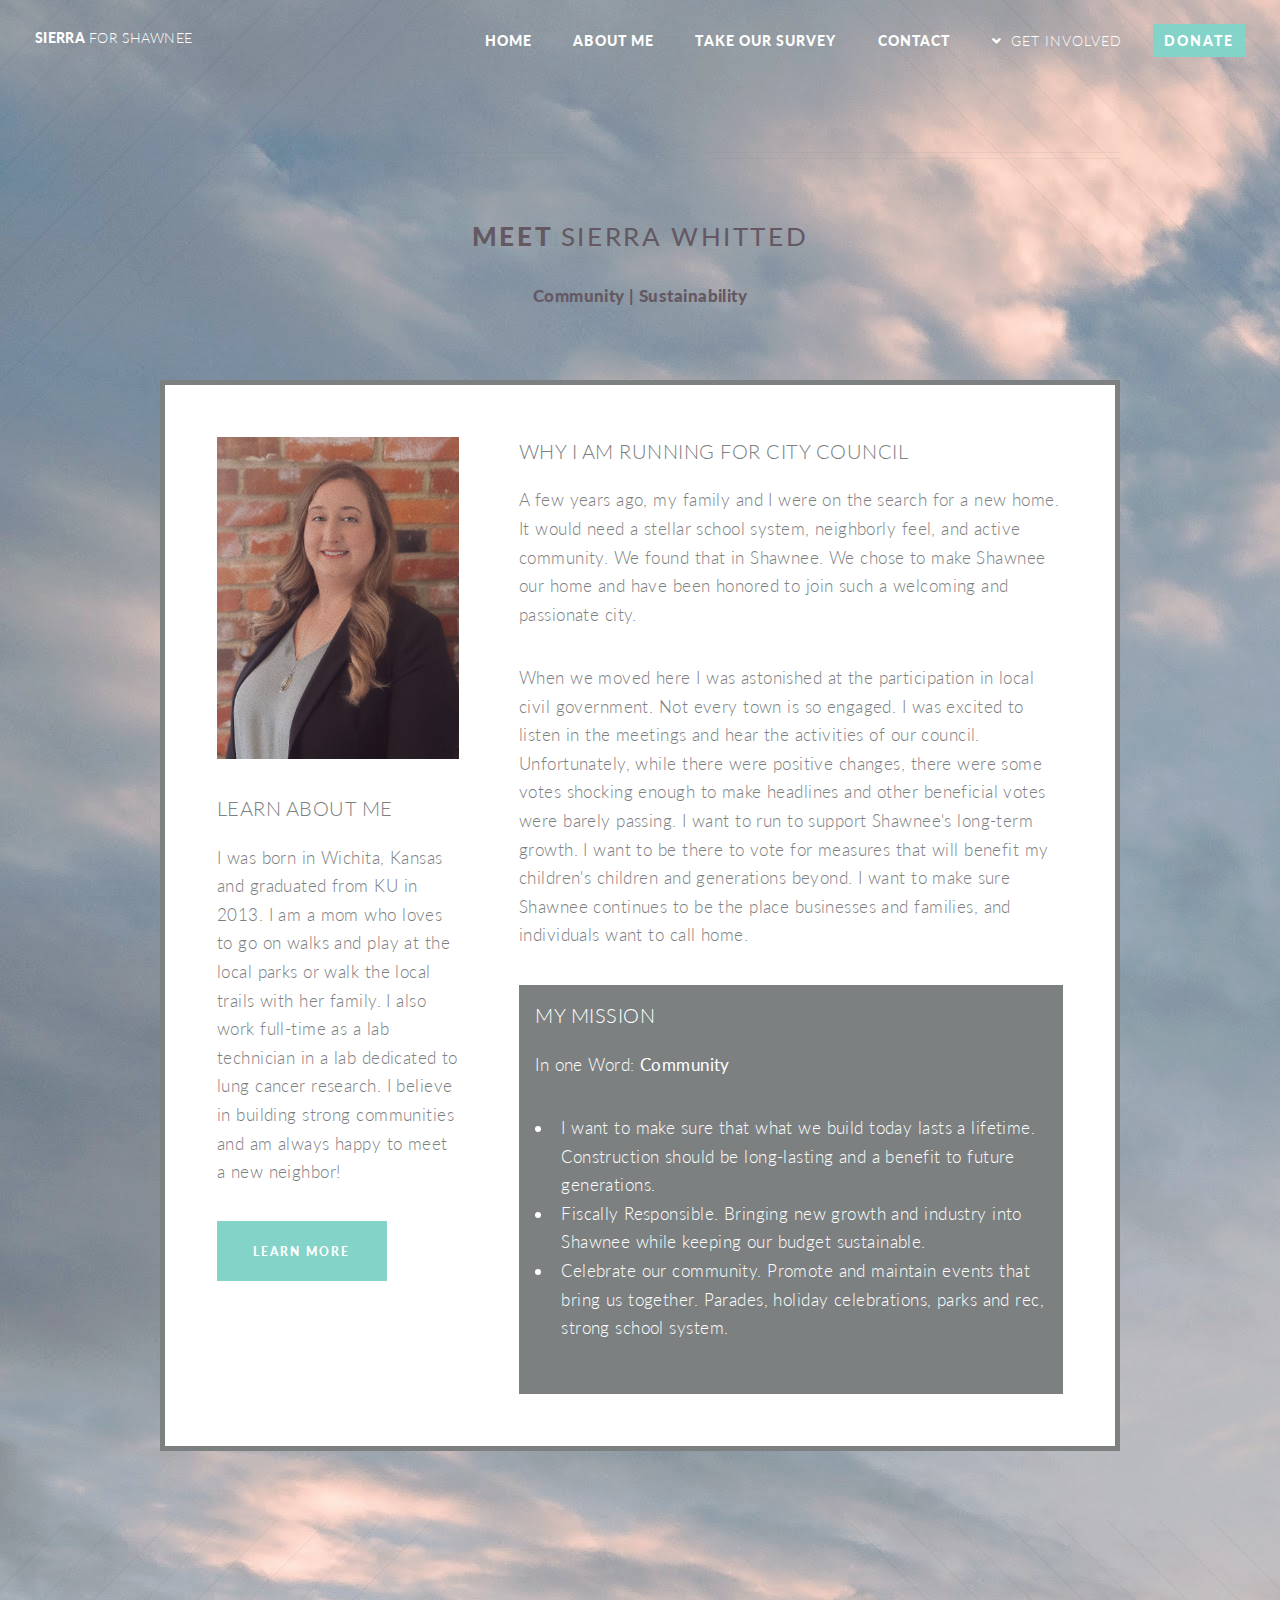
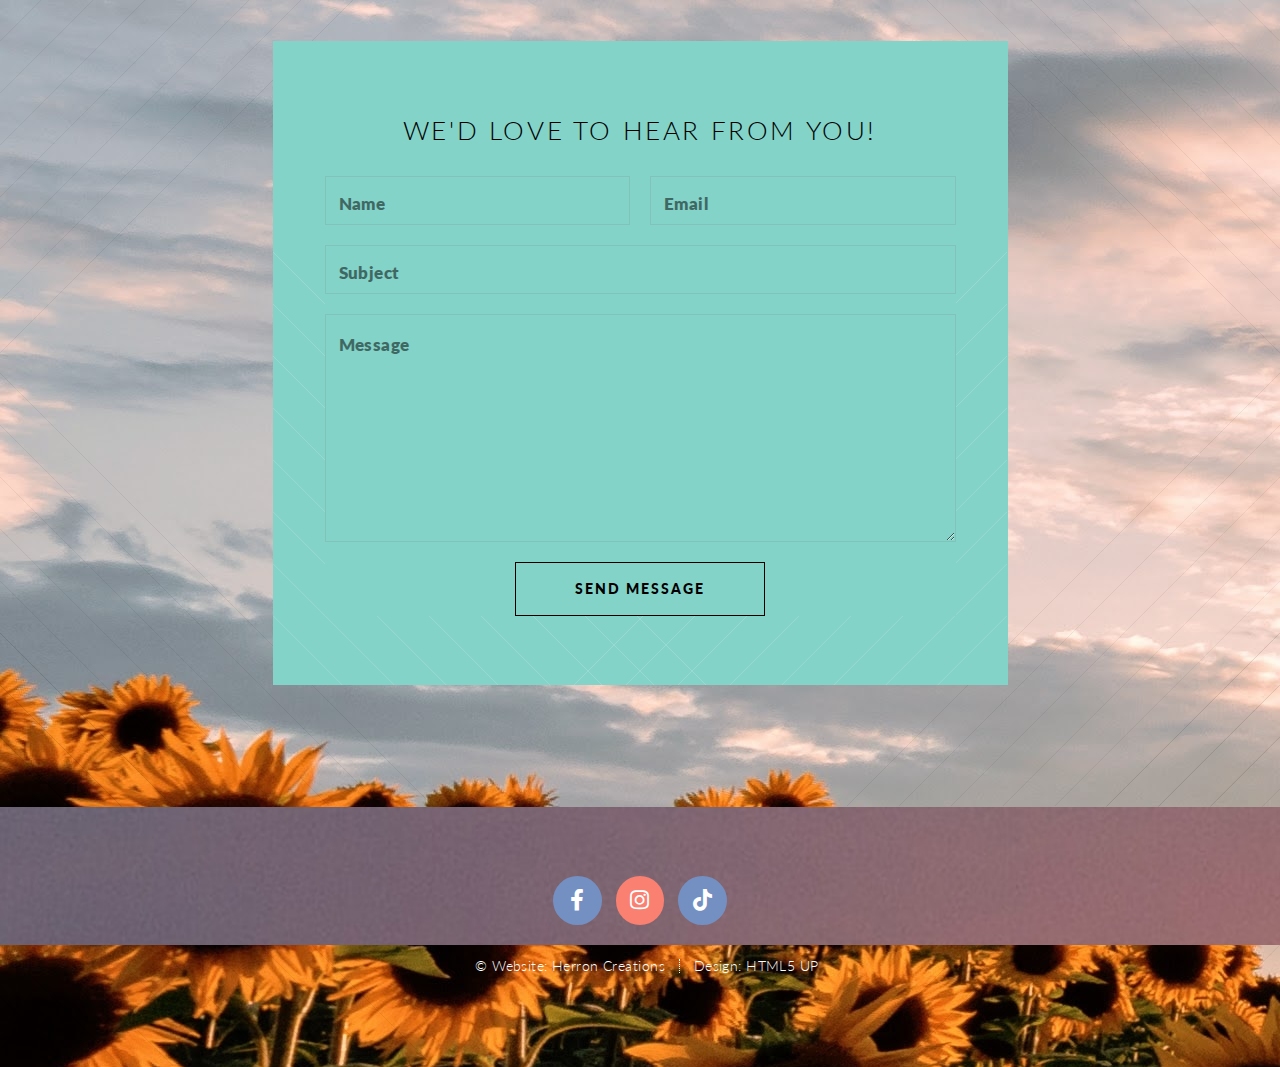
==== aboutme.html @ 4c4a53b8 "Updated social media links on all pages" ====
<!DOCTYPE HTML>
<!--
	Twenty by HTML5 UP
	html5up.net | @ajlkn
	Free for personal and commercial use under the CCA 3.0 license (html5up.net/license)
-->
<html>
	<head>
		<title>About Sierra - Sierra For Shawnee</title>
		<meta charset="utf-8" />
		<meta name="viewport" content="width=device-width, initial-scale=1, user-scalable=no" />
		<link rel="stylesheet" href="assets/css/main.css" />
		<noscript><link rel="stylesheet" href="assets/css/noscript.css" /></noscript>
	</head>
	<body class="aboutme left-sidebar is-preload">
		<div id="page-wrapper">

			<!-- Header -->
			<header id="header" class="alt">
				<h1 id="logo"><a href="index.html">Sierra <span>for Shawnee</span></a></h1>
				<nav id="nav">
					<ul>
						<li class="current"><a href="index.html" target="_blank">Home</a></li>
						<li class="current"><a href="aboutme.html" target="_blank">About Me</a></li>
						<li class="current"><a href="survey.html" target="_blank">Take Our Survey</a></li>
						<li class="current"><a href="contact.html" target="_blank">Contact</a></li>
						<li class="submenu">
							<a href="#">Get Involved</a>
							<ul>
								<li><a href="contact.html" target="_blank">Volunteer</a></li>
								<li><a href="https://secure.actblue.com/donate/sierraforshawnee" target="_blank">Donate</a></li>
								<!-- <li><a href="no-sidebar.html">No Sidebar</a></li> -->
								<li><a href="contact.html" target="_blank">Contact</a></li>
								<li><a href="#votinginfo">Voting Info</a></li>
								<!-- <li class="submenu">
									<a href="#">Submenu</a>
									<ul>
										<li><a href="#">Dolore Sed</a></li>
										<li><a href="#">Consequat</a></li>
										<li><a href="#">Lorem Magna</a></li>
										<li><a href="#">Sed Magna</a></li>
										<li><a href="#">Ipsum Nisl</a></li>
									</ul>
								</li> -->
							</ul>
						</li>
						<li><a href="https://secure.actblue.com/donate/sierraforshawnee" target="_blank" class="button primary">DONATE</a></li>
					</ul>
				</nav>
			</header>

			<!-- Main -->
				<article id="main">

					<header class="special container">
						<h2 class="meetSierra">Meet <strong>Sierra Whitted</strong></h2>
						<p class="meetSierra">Community | Sustainability</p>
					</header>

					<!-- One -->
					<section class="wrapper style4 container secondInCommand">

						<div class="row gtr-150">
							<div class="col-4 col-12-narrower">

								<!-- Sidebar -->
									<div class="sidebar">
										<section>
											<a href="#" class="image featured"><img src="images/sierraBrick.jpeg" alt="" /></a>
											<header>
												<h3><a href="aboutme.html">Learn about me</a></h3>
											</header>
											<p>I was born in Wichita, Kansas and graduated from KU in 2013. I am a mom who loves to go on walks and play at the local parks or walk the local trails with her family. I also work full-time as a lab technician in a lab dedicated to lung cancer research. I believe in building strong communities and am always happy to meet a new neighbor!</p>
											<footer>
												<ul class="buttons">
													<li><a href="aboutme.html" class="button small primary">Learn More</a></li>
												</ul>
											</footer>
										</section>
										<!-- <section>
											<header>
												<h3>Magna Feugiat</h3>
											</header>
											<p>Sed tristique purus vitae volutpat commodo suscipit amet sed nibh. Proin a ullamcorper sed blandit. Sed tristique purus vitae volutpat commodo suscipit ullamcorper commodo suscipit amet sed nibh. Proin a ullamcorper sed blandit..</p>
											<footer>
												<ul class="buttons">
													<li><a href="#" class="button small">Learn More</a></li>
												</ul>
											</footer>
										</section> -->

										
									</div>

							</div>
							<div class="col-8 col-12-narrower imp-narrower">

								<!-- Content -->
									<div class="content">
										<section>
											<!-- <a href="#" class="image featured"><img src="images/sierraWood.jpeg" alt="" /></a> -->
											<header>
												<h3><a href="vision.html">Why I am Running For City Council</a></h3>
											</header>
											<p>A few years ago, my family and I were on the search for a new home. It would need a stellar school system, neighborly feel, and active community. We found that in Shawnee. We chose to make Shawnee our home and have been honored to join such a welcoming and passionate city.</p>

												<p>When we moved here I was astonished at the participation in local civil government. Not every town is so engaged. I was excited to listen in the meetings and hear the activities of our council. Unfortunately, while there were positive changes, there were some votes shocking enough to make headlines and other beneficial votes were barely passing. I want to run to support Shawnee's long-term growth. I want to be there to vote for measures that will benefit my children's children and generations beyond.
												I want to make sure Shawnee continues to be the place businesses and families, and individuals want to call home.  
												</p>
										</section>
									</div>
									<div class="content mission">
										<section>
											<!-- <a href="#" class="image featured"><img src="images/sierraWood.jpeg" alt="" /></a> -->
											<header>
												<h3><a href="vision.html">My Mission</a></h3>
											</header>
											<p>In one Word: <strong>Community</strong><br><ul>
												<li>I want to make sure that what we build today lasts a lifetime. Construction should be long-lasting and a benefit to future generations.</li>
												<li>Fiscally Responsible. Bringing new growth and industry into Shawnee while keeping our budget sustainable.</li>
												<li>Celebrate our community. Promote and maintain events that bring us together. Parades, holiday celebrations, parks and rec, strong school system.</li>
											</ul></p>
										</section>
									</div>

							</div>
						</div>
					</section>

					<!-- Two -->
						<!-- <section class="wrapper style1 container special">
							<div class="row">
								<div class="col-4 col-12-narrower">

									<section>
										<header>
											<h3>Top 3 issues: ONE</h3>
										</header>
										<p>Sed tristique purus vitae volutpat ultrices. Aliquam eu elit eget arcu commodo suscipit dolor nec nibh. Proin a ullamcorper elit, et sagittis turpis. Integer ut fermentum.</p>
										<footer>
											<ul class="buttons">
												<li><a href="#" class="button small">Learn More</a></li>
											</ul>
										</footer>
									</section>

								</div>
								<div class="col-4 col-12-narrower">

									<section>
										<header>
											<h3>TWO</h3>
										</header>
										<p>Sed tristique purus vitae volutpat ultrices. Aliquam eu elit eget arcu commodo suscipit dolor nec nibh. Proin a ullamcorper elit, et sagittis turpis. Integer ut fermentum.</p>
										<footer>
											<ul class="buttons">
												<li><a href="#" class="button small">Learn More</a></li>
											</ul>
										</footer>
									</section>

								</div>
								<div class="col-4 col-12-narrower">

									<section>
										<header>
											<h3>THREE</h3>
										</header>
										<p>Sed tristique purus vitae volutpat ultrices. Aliquam eu elit eget arcu commodo suscipit dolor nec nibh. Proin a ullamcorper elit, et sagittis turpis. Integer ut fermentum.</p>
										<footer>
											<ul class="buttons">
												<li><a href="#" class="button small">Learn More</a></li>
											</ul>
										</footer>
									</section>

								</div>
							</div>
						</section>

				</article> -->
				<article id="main"><!-- One -->
					<section class="wrapper style2 special container medium tagalongcontact">

						<!-- Content -->
							<div class="content tagalongcontact">
								<h2>We'd love to hear from you!</h2>
								<form
  										action="https://formspree.io/f/mbjezznb"
  										method="POST"
										>
									<div class="row gtr-50">
										<div class="col-6 col-12-mobile">
											<input type="text" name="name" placeholder="Name" />
										</div>
										<div class="col-6 col-12-mobile">
											<input type="text" name="email" placeholder="Email" />
										</div>
										<div class="col-12">
											<input type="text" name="subject" placeholder="Subject" />
										</div>
										<div class="col-12">
											<textarea name="message" placeholder="Message" rows="7"></textarea>
										</div>
										<div class="col-12">
											<ul class="buttons">
												<li><input type="submit" class="special" value="Send Message" /></li>
											</ul>
										</div>
									</div>
								</form>
							</div>

					</section>

			</article>

			<!-- Footer -->
			<footer id="footer">

				<ul class="icons">
					<li><a href="https://www.facebook.com/SierraforShawnee/" class="icon brands circle fa-facebook-f"><span class="label">Facebook</span></a></li>
					<!-- <li><a href="#" class="icon brands circle fa-twitter"><span class="label">Twitter</span></a></li> -->
					<li><a href="https://www.instagram.com/sierraforshawnee/?igshid=ZDdkNTZiNTM%3D" class="icon brands circle fa-instagram"><span class="label">Instagram</span></a></li>
					<li><a href="#" class="icon brands circle fa-tiktok"><span class="label">TikTok</span></a></li>
					<!-- <li><a href="#" class="icon brands circle fa-reddit"><span class="label">Reddit</span></a></li> -->
				</ul>

				<ul class="copyright">
					<li>&copy; Website: <a href="https://alexherron.netlify.app/" target="_blank">Herron Creations</a></li><li>Design: <a href="http://html5up.net">HTML5 UP</a></li>
				</ul>

			</footer>

		</div>

		<!-- Scripts -->
			<script src="assets/js/jquery.min.js"></script>
			<script src="assets/js/jquery.dropotron.min.js"></script>
			<script src="assets/js/jquery.scrolly.min.js"></script>
			<script src="assets/js/jquery.scrollgress.min.js"></script>
			<script src="assets/js/jquery.scrollex.min.js"></script>
			<script src="assets/js/browser.min.js"></script>
			<script src="assets/js/breakpoints.min.js"></script>
			<script src="assets/js/util.js"></script>
			<script src="assets/js/main.js"></script>

	</body>
</html>
---- assets/css/main.css ----
@import url("fontawesome-all.min.css");
@import url("https://fonts.googleapis.com/css?family=Lato:300,400,900");

/*
	Twenty by HTML5 UP
	html5up.net | @ajlkn
	Free for personal and commercial use under the CCA 3.0 license (html5up.net/license)
*/

html, body, div, span, applet, object,
iframe, h1, h2, h3, h4, h5, h6, p, blockquote,
pre, a, abbr, acronym, address, big, cite,
code, del, dfn, em, img, ins, kbd, q, s, samp,
small, strike, strong, sub, sup, tt, var, b,
u, i, center, dl, dt, dd, ol, ul, li, fieldset,
form, label, legend, table, caption, tbody,
tfoot, thead, tr, th, td, article, aside,
canvas, details, embed, figure, figcaption,
footer, header, hgroup, menu, nav, output, ruby,
section, summary, time, mark, audio, video {
	margin: 0;
	padding: 0;
	border: 0;
	font-size: 100%;
	font: inherit;
	vertical-align: baseline;}

article, aside, details, figcaption, figure,
footer, header, hgroup, menu, nav, section {
	display: block;}

body {
	line-height: 1;
}

ol, ul {
	list-style: none;
}

blockquote, q {
	quotes: none;
}

	blockquote:before, blockquote:after, q:before, q:after {
		content: '';
		content: none;
	}

table {
	border-collapse: collapse;
	border-spacing: 0;
}

body {
	-webkit-text-size-adjust: none;
}

mark {
	background-color: transparent;
	color: inherit;
}

input::-moz-focus-inner {
	border: 0;
	padding: 0;
}

input, select, textarea {
	-moz-appearance: none;
	-webkit-appearance: none;
	-ms-appearance: none;
	appearance: none;
}

/* Basic */

	html {
		box-sizing: border-box;
	}

	*, *:before, *:after {
		box-sizing: inherit;
	}

	body {
		background: #f3f6fa;
	}

		body.is-preload *, body.is-preload *:before, body.is-preload *:after {
			-moz-animation: none !important;
			-webkit-animation: none !important;
			-ms-animation: none !important;
			animation: none !important;
			-moz-transition: none !important;
			-webkit-transition: none !important;
			-ms-transition: none !important;
			transition: none !important;
		}

	body, input, select, textarea {
		color: #7c8081;
		font-family: 'Lato', sans-serif;
		font-size: 15pt;
		font-weight: 300;
		letter-spacing: 0.025em;
		line-height: 1.75em;
	}

	a {
		-moz-transition: color 0.2s ease-in-out, border-color 0.2s ease-in-out, background-color 0.2s ease-in-out;
		-webkit-transition: color 0.2s ease-in-out, border-color 0.2s ease-in-out, background-color 0.2s ease-in-out;
		-ms-transition: color 0.2s ease-in-out, border-color 0.2s ease-in-out, background-color 0.2s ease-in-out;
		transition: color 0.2s ease-in-out, border-color 0.2s ease-in-out, background-color 0.2s ease-in-out;
		color: #3fb1a3;
		text-decoration: none;
		/* border-bottom: dotted 1px; */
	}

		a:hover {
			border-bottom-color: transparent;
		}

	strong, b {
		font-weight: 400;
	}

	p, ul, ol, dl, table, blockquote {
		margin: 0 0 2em 0;
	}

	h1, h2, h3, h4, h5, h6 {
		color: inherit;
		font-weight: 300;
		line-height: 1.75em;
		margin-bottom: 1em;
		text-transform: uppercase;
	}

		h1 a, h2 a, h3 a, h4 a, h5 a, h6 a {
			color: inherit;
			text-decoration: none;
			border: 0;
		}

	h2 {
		font-size: 1.5em;
		letter-spacing: 0.1em;
	}

	h3 {
		font-size: 1.15em;
		letter-spacing: 0.025em;
	}

	sub {
		font-size: 0.8em;
		position: relative;
		top: 0.5em;
	}

	sup {
		font-size: 0.8em;
		position: relative;
		top: -0.5em;
	}

	hr {
		border-top: solid 1px rgba(124, 128, 129, 0.2);
		border: 0;
		margin-bottom: 1.5em;
	}

	blockquote {
		border-left: solid 0.5em rgba(124, 128, 129, 0.2);
		font-style: italic;
		padding: 1em 0 1em 2em;
	}

/* Container */

	.container {
		margin: 0 auto;
		max-width: 100%;
		width: 1400px;
	}

		.container.medium {
			width: 1050px;
		}

		@media screen and (max-width: 1680px) {

			.container {
				width: 1200px;
			}

				.container.medium {
					width: 900px;
				}

		}

		@media screen and (max-width: 1280px) {

			.container {
				width: 960px;
			}

				.container.medium {
					width: 735px;
				}

		}

		@media screen and (max-width: 980px) {

			.container {
				width: 95%;
			}

				.container.medium {
					width: 71.25%;
				}

		}

		@media screen and (max-width: 840px) {

			.container {
				width: 95%;
			}

				.container.medium {
					width: 95%;
				}

		}

		@media screen and (max-width: 736px) {

			.container {
				width: 100%;
			}

				.container.medium {
					width: 100%;
				}

		}

/* Row */

	.row {
		display: flex;
		flex-wrap: wrap;
		box-sizing: border-box;
		align-items: stretch;
	}

		.row > * {
			box-sizing: border-box;
		}

		.row.gtr-uniform > * > :last-child {
			margin-bottom: 0;
		}

		.row.aln-left {
			justify-content: flex-start;
		}

		.row.aln-center {
			justify-content: center;
		}

		.row.aln-right {
			justify-content: flex-end;
		}

		.row.aln-top {
			align-items: flex-start;
		}

		.row.aln-middle {
			align-items: center;
		}

		.row.aln-bottom {
			align-items: flex-end;
		}

		.row > .imp {
			order: -1;
		}

		.row > .col-1 {
			width: 8.33333%;
		}

		.row > .off-1 {
			margin-left: 8.33333%;
		}

		.row > .col-2 {
			width: 16.66667%;
		}

		.row > .off-2 {
			margin-left: 16.66667%;
		}

		.row > .col-3 {
			width: 25%;
		}

		.row > .off-3 {
			margin-left: 25%;
		}

		.row > .col-4 {
			width: 33.33333%;
		}

		.row > .off-4 {
			margin-left: 33.33333%;
		}

		.row > .col-5 {
			width: 41.66667%;
		}

		.row > .off-5 {
			margin-left: 41.66667%;
		}

		.row > .col-6 {
			width: 50%;
		}

		.row > .off-6 {
			margin-left: 50%;
		}

		.row > .col-7 {
			width: 58.33333%;
		}

		.row > .off-7 {
			margin-left: 58.33333%;
		}

		.row > .col-8 {
			width: 66.66667%;
		}

		.row > .off-8 {
			margin-left: 66.66667%;
		}

		.row > .col-9 {
			width: 75%;
		}

		.row > .off-9 {
			margin-left: 75%;
		}

		.row > .col-10 {
			width: 83.33333%;
		}

		.row > .off-10 {
			margin-left: 83.33333%;
		}

		.row > .col-11 {
			width: 91.66667%;
		}

		.row > .off-11 {
			margin-left: 91.66667%;
		}

		.row > .col-12 {
			width: 100%;
		}

		.row > .off-12 {
			margin-left: 100%;
		}

		.row.gtr-0 {
			margin-top: 0px;
			margin-left: 0px;
		}

			.row.gtr-0 > * {
				padding: 0px 0 0 0px;
			}

			.row.gtr-0.gtr-uniform {
				margin-top: 0px;
			}

				.row.gtr-0.gtr-uniform > * {
					padding-top: 0px;
				}

		.row.gtr-25 {
			margin-top: -12.5px;
			margin-left: -12.5px;
		}

			.row.gtr-25 > * {
				padding: 12.5px 0 0 12.5px;
			}

			.row.gtr-25.gtr-uniform {
				margin-top: -12.5px;
			}

				.row.gtr-25.gtr-uniform > * {
					padding-top: 12.5px;
				}

		.row.gtr-50 {
			margin-top: -25px;
			margin-left: -25px;
		}

			.row.gtr-50 > * {
				padding: 25px 0 0 25px;
			}

			.row.gtr-50.gtr-uniform {
				margin-top: -25px;
			}

				.row.gtr-50.gtr-uniform > * {
					padding-top: 25px;
				}

		.row {
			margin-top: -50px;
			margin-left: -50px;
		}

			.row > * {
				padding: 50px 0 0 50px;
			}

			.row.gtr-uniform {
				margin-top: -50px;
			}

				.row.gtr-uniform > * {
					padding-top: 50px;
				}

		.row.gtr-150 {
			margin-top: -75px;
			margin-left: -75px;
		}

			.row.gtr-150 > * {
				padding: 75px 0 0 75px;
			}

			.row.gtr-150.gtr-uniform {
				margin-top: -75px;
			}

				.row.gtr-150.gtr-uniform > * {
					padding-top: 75px;
				}

		.row.gtr-200 {
			margin-top: -100px;
			margin-left: -100px;
		}

			.row.gtr-200 > * {
				padding: 100px 0 0 100px;
			}

			.row.gtr-200.gtr-uniform {
				margin-top: -100px;
			}

				.row.gtr-200.gtr-uniform > * {
					padding-top: 100px;
				}

		@media screen and (max-width: 1680px) {

			.row {
				display: flex;
				flex-wrap: wrap;
				box-sizing: border-box;
				align-items: stretch;
			}

				.row > * {
					box-sizing: border-box;
				}

				.row.gtr-uniform > * > :last-child {
					margin-bottom: 0;
				}

				.row.aln-left {
					justify-content: flex-start;
				}

				.row.aln-center {
					justify-content: center;
				}

				.row.aln-right {
					justify-content: flex-end;
				}

				.row.aln-top {
					align-items: flex-start;
				}

				.row.aln-middle {
					align-items: center;
				}

				.row.aln-bottom {
					align-items: flex-end;
				}

				.row > .imp-wide {
					order: -1;
				}

				.row > .col-1-wide {
					width: 8.33333%;
				}

				.row > .off-1-wide {
					margin-left: 8.33333%;
				}

				.row > .col-2-wide {
					width: 16.66667%;
				}

				.row > .off-2-wide {
					margin-left: 16.66667%;
				}

				.row > .col-3-wide {
					width: 25%;
				}

				.row > .off-3-wide {
					margin-left: 25%;
				}

				.row > .col-4-wide {
					width: 33.33333%;
				}

				.row > .off-4-wide {
					margin-left: 33.33333%;
				}

				.row > .col-5-wide {
					width: 41.66667%;
				}

				.row > .off-5-wide {
					margin-left: 41.66667%;
				}

				.row > .col-6-wide {
					width: 50%;
				}

				.row > .off-6-wide {
					margin-left: 50%;
				}

				.row > .col-7-wide {
					width: 58.33333%;
				}

				.row > .off-7-wide {
					margin-left: 58.33333%;
				}

				.row > .col-8-wide {
					width: 66.66667%;
				}

				.row > .off-8-wide {
					margin-left: 66.66667%;
				}

				.row > .col-9-wide {
					width: 75%;
				}

				.row > .off-9-wide {
					margin-left: 75%;
				}

				.row > .col-10-wide {
					width: 83.33333%;
				}

				.row > .off-10-wide {
					margin-left: 83.33333%;
				}

				.row > .col-11-wide {
					width: 91.66667%;
				}

				.row > .off-11-wide {
					margin-left: 91.66667%;
				}

				.row > .col-12-wide {
					width: 100%;
				}

				.row > .off-12-wide {
					margin-left: 100%;
				}

				.row.gtr-0 {
					margin-top: 0px;
					margin-left: 0px;
				}

					.row.gtr-0 > * {
						padding: 0px 0 0 0px;
					}

					.row.gtr-0.gtr-uniform {
						margin-top: 0px;
					}

						.row.gtr-0.gtr-uniform > * {
							padding-top: 0px;
						}

				.row.gtr-25 {
					margin-top: -10px;
					margin-left: -10px;
				}

					.row.gtr-25 > * {
						padding: 10px 0 0 10px;
					}

					.row.gtr-25.gtr-uniform {
						margin-top: -10px;
					}

						.row.gtr-25.gtr-uniform > * {
							padding-top: 10px;
						}

				.row.gtr-50 {
					margin-top: -20px;
					margin-left: -20px;
				}

					.row.gtr-50 > * {
						padding: 20px 0 0 20px;
					}

					.row.gtr-50.gtr-uniform {
						margin-top: -20px;
					}

						.row.gtr-50.gtr-uniform > * {
							padding-top: 20px;
						}

				.row {
					margin-top: -40px;
					margin-left: -40px;
				}

					.row > * {
						padding: 40px 0 0 40px;
					}

					.row.gtr-uniform {
						margin-top: -40px;
					}

						.row.gtr-uniform > * {
							padding-top: 40px;
						}

				.row.gtr-150 {
					margin-top: -60px;
					margin-left: -60px;
				}

					.row.gtr-150 > * {
						padding: 60px 0 0 60px;
					}

					.row.gtr-150.gtr-uniform {
						margin-top: -60px;
					}

						.row.gtr-150.gtr-uniform > * {
							padding-top: 60px;
						}

				.row.gtr-200 {
					margin-top: -80px;
					margin-left: -80px;
				}

					.row.gtr-200 > * {
						padding: 80px 0 0 80px;
					}

					.row.gtr-200.gtr-uniform {
						margin-top: -80px;
					}

						.row.gtr-200.gtr-uniform > * {
							padding-top: 80px;
						}

		}

		@media screen and (max-width: 1280px) {

			.row {
				display: flex;
				flex-wrap: wrap;
				box-sizing: border-box;
				align-items: stretch;
			}

				.row > * {
					box-sizing: border-box;
				}

				.row.gtr-uniform > * > :last-child {
					margin-bottom: 0;
				}

				.row.aln-left {
					justify-content: flex-start;
				}

				.row.aln-center {
					justify-content: center;
				}

				.row.aln-right {
					justify-content: flex-end;
				}

				.row.aln-top {
					align-items: flex-start;
				}

				.row.aln-middle {
					align-items: center;
				}

				.row.aln-bottom {
					align-items: flex-end;
				}

				.row > .imp-normal {
					order: -1;
				}

				.row > .col-1-normal {
					width: 8.33333%;
				}

				.row > .off-1-normal {
					margin-left: 8.33333%;
				}

				.row > .col-2-normal {
					width: 16.66667%;
				}

				.row > .off-2-normal {
					margin-left: 16.66667%;
				}

				.row > .col-3-normal {
					width: 25%;
				}

				.row > .off-3-normal {
					margin-left: 25%;
				}

				.row > .col-4-normal {
					width: 33.33333%;
				}

				.row > .off-4-normal {
					margin-left: 33.33333%;
				}

				.row > .col-5-normal {
					width: 41.66667%;
				}

				.row > .off-5-normal {
					margin-left: 41.66667%;
				}

				.row > .col-6-normal {
					width: 50%;
				}

				.row > .off-6-normal {
					margin-left: 50%;
				}

				.row > .col-7-normal {
					width: 58.33333%;
				}

				.row > .off-7-normal {
					margin-left: 58.33333%;
				}

				.row > .col-8-normal {
					width: 66.66667%;
				}

				.row > .off-8-normal {
					margin-left: 66.66667%;
				}

				.row > .col-9-normal {
					width: 75%;
				}

				.row > .off-9-normal {
					margin-left: 75%;
				}

				.row > .col-10-normal {
					width: 83.33333%;
				}

				.row > .off-10-normal {
					margin-left: 83.33333%;
				}

				.row > .col-11-normal {
					width: 91.66667%;
				}

				.row > .off-11-normal {
					margin-left: 91.66667%;
				}

				.row > .col-12-normal {
					width: 100%;
				}

				.row > .off-12-normal {
					margin-left: 100%;
				}

				.row.gtr-0 {
					margin-top: 0px;
					margin-left: 0px;
				}

					.row.gtr-0 > * {
						padding: 0px 0 0 0px;
					}

					.row.gtr-0.gtr-uniform {
						margin-top: 0px;
					}

						.row.gtr-0.gtr-uniform > * {
							padding-top: 0px;
						}

				.row.gtr-25 {
					margin-top: -10px;
					margin-left: -10px;
				}

					.row.gtr-25 > * {
						padding: 10px 0 0 10px;
					}

					.row.gtr-25.gtr-uniform {
						margin-top: -10px;
					}

						.row.gtr-25.gtr-uniform > * {
							padding-top: 10px;
						}

				.row.gtr-50 {
					margin-top: -20px;
					margin-left: -20px;
				}

					.row.gtr-50 > * {
						padding: 20px 0 0 20px;
					}

					.row.gtr-50.gtr-uniform {
						margin-top: -20px;
					}

						.row.gtr-50.gtr-uniform > * {
							padding-top: 20px;
						}

				.row {
					margin-top: -40px;
					margin-left: -40px;
				}

					.row > * {
						padding: 40px 0 0 40px;
					}

					.row.gtr-uniform {
						margin-top: -40px;
					}

						.row.gtr-uniform > * {
							padding-top: 40px;
						}

				.row.gtr-150 {
					margin-top: -60px;
					margin-left: -60px;
				}

					.row.gtr-150 > * {
						padding: 60px 0 0 60px;
					}

					.row.gtr-150.gtr-uniform {
						margin-top: -60px;
					}

						.row.gtr-150.gtr-uniform > * {
							padding-top: 60px;
						}

				.row.gtr-200 {
					margin-top: -80px;
					margin-left: -80px;
				}

					.row.gtr-200 > * {
						padding: 80px 0 0 80px;
					}

					.row.gtr-200.gtr-uniform {
						margin-top: -80px;
					}

						.row.gtr-200.gtr-uniform > * {
							padding-top: 80px;
						}

		}

		@media screen and (max-width: 980px) {

			.row {
				display: flex;
				flex-wrap: wrap;
				box-sizing: border-box;
				align-items: stretch;
			}

				.row > * {
					box-sizing: border-box;
				}

				.row.gtr-uniform > * > :last-child {
					margin-bottom: 0;
				}

				.row.aln-left {
					justify-content: flex-start;
				}

				.row.aln-center {
					justify-content: center;
				}

				.row.aln-right {
					justify-content: flex-end;
				}

				.row.aln-top {
					align-items: flex-start;
				}

				.row.aln-middle {
					align-items: center;
				}

				.row.aln-bottom {
					align-items: flex-end;
				}

				.row > .imp-narrow {
					order: -1;
				}

				.row > .col-1-narrow {
					width: 8.33333%;
				}

				.row > .off-1-narrow {
					margin-left: 8.33333%;
				}

				.row > .col-2-narrow {
					width: 16.66667%;
				}

				.row > .off-2-narrow {
					margin-left: 16.66667%;
				}

				.row > .col-3-narrow {
					width: 25%;
				}

				.row > .off-3-narrow {
					margin-left: 25%;
				}

				.row > .col-4-narrow {
					width: 33.33333%;
				}

				.row > .off-4-narrow {
					margin-left: 33.33333%;
				}

				.row > .col-5-narrow {
					width: 41.66667%;
				}

				.row > .off-5-narrow {
					margin-left: 41.66667%;
				}

				.row > .col-6-narrow {
					width: 50%;
				}

				.row > .off-6-narrow {
					margin-left: 50%;
				}

				.row > .col-7-narrow {
					width: 58.33333%;
				}

				.row > .off-7-narrow {
					margin-left: 58.33333%;
				}

				.row > .col-8-narrow {
					width: 66.66667%;
				}

				.row > .off-8-narrow {
					margin-left: 66.66667%;
				}

				.row > .col-9-narrow {
					width: 75%;
				}

				.row > .off-9-narrow {
					margin-left: 75%;
				}

				.row > .col-10-narrow {
					width: 83.33333%;
				}

				.row > .off-10-narrow {
					margin-left: 83.33333%;
				}

				.row > .col-11-narrow {
					width: 91.66667%;
				}

				.row > .off-11-narrow {
					margin-left: 91.66667%;
				}

				.row > .col-12-narrow {
					width: 100%;
				}

				.row > .off-12-narrow {
					margin-left: 100%;
				}

				.row.gtr-0 {
					margin-top: 0px;
					margin-left: 0px;
				}

					.row.gtr-0 > * {
						padding: 0px 0 0 0px;
					}

					.row.gtr-0.gtr-uniform {
						margin-top: 0px;
					}

						.row.gtr-0.gtr-uniform > * {
							padding-top: 0px;
						}

				.row.gtr-25 {
					margin-top: -7.5px;
					margin-left: -7.5px;
				}

					.row.gtr-25 > * {
						padding: 7.5px 0 0 7.5px;
					}

					.row.gtr-25.gtr-uniform {
						margin-top: -7.5px;
					}

						.row.gtr-25.gtr-uniform > * {
							padding-top: 7.5px;
						}

				.row.gtr-50 {
					margin-top: -15px;
					margin-left: -15px;
				}

					.row.gtr-50 > * {
						padding: 15px 0 0 15px;
					}

					.row.gtr-50.gtr-uniform {
						margin-top: -15px;
					}

						.row.gtr-50.gtr-uniform > * {
							padding-top: 15px;
						}

				.row {
					margin-top: -30px;
					margin-left: -30px;
				}

					.row > * {
						padding: 30px 0 0 30px;
					}

					.row.gtr-uniform {
						margin-top: -30px;
					}

						.row.gtr-uniform > * {
							padding-top: 30px;
						}

				.row.gtr-150 {
					margin-top: -45px;
					margin-left: -45px;
				}

					.row.gtr-150 > * {
						padding: 45px 0 0 45px;
					}

					.row.gtr-150.gtr-uniform {
						margin-top: -45px;
					}

						.row.gtr-150.gtr-uniform > * {
							padding-top: 45px;
						}

				.row.gtr-200 {
					margin-top: -60px;
					margin-left: -60px;
				}

					.row.gtr-200 > * {
						padding: 60px 0 0 60px;
					}

					.row.gtr-200.gtr-uniform {
						margin-top: -60px;
					}

						.row.gtr-200.gtr-uniform > * {
							padding-top: 60px;
						}

		}

		@media screen and (max-width: 840px) {

			.row {
				display: flex;
				flex-wrap: wrap;
				box-sizing: border-box;
				align-items: stretch;
			}

				.row > * {
					box-sizing: border-box;
				}

				.row.gtr-uniform > * > :last-child {
					margin-bottom: 0;
				}

				.row.aln-left {
					justify-content: flex-start;
				}

				.row.aln-center {
					justify-content: center;
				}

				.row.aln-right {
					justify-content: flex-end;
				}

				.row.aln-top {
					align-items: flex-start;
				}

				.row.aln-middle {
					align-items: center;
				}

				.row.aln-bottom {
					align-items: flex-end;
				}

				.row > .imp-narrower {
					order: -1;
				}

				.row > .col-1-narrower {
					width: 8.33333%;
				}

				.row > .off-1-narrower {
					margin-left: 8.33333%;
				}

				.row > .col-2-narrower {
					width: 16.66667%;
				}

				.row > .off-2-narrower {
					margin-left: 16.66667%;
				}

				.row > .col-3-narrower {
					width: 25%;
				}

				.row > .off-3-narrower {
					margin-left: 25%;
				}

				.row > .col-4-narrower {
					width: 33.33333%;
				}

				.row > .off-4-narrower {
					margin-left: 33.33333%;
				}

				.row > .col-5-narrower {
					width: 41.66667%;
				}

				.row > .off-5-narrower {
					margin-left: 41.66667%;
				}

				.row > .col-6-narrower {
					width: 50%;
				}

				.row > .off-6-narrower {
					margin-left: 50%;
				}

				.row > .col-7-narrower {
					width: 58.33333%;
				}

				.row > .off-7-narrower {
					margin-left: 58.33333%;
				}

				.row > .col-8-narrower {
					width: 66.66667%;
				}

				.row > .off-8-narrower {
					margin-left: 66.66667%;
				}

				.row > .col-9-narrower {
					width: 75%;
				}

				.row > .off-9-narrower {
					margin-left: 75%;
				}

				.row > .col-10-narrower {
					width: 83.33333%;
				}

				.row > .off-10-narrower {
					margin-left: 83.33333%;
				}

				.row > .col-11-narrower {
					width: 91.66667%;
				}

				.row > .off-11-narrower {
					margin-left: 91.66667%;
				}

				.row > .col-12-narrower {
					width: 100%;
				}

				.row > .off-12-narrower {
					margin-left: 100%;
				}

				.row.gtr-0 {
					margin-top: 0px;
					margin-left: 0px;
				}

					.row.gtr-0 > * {
						padding: 0px 0 0 0px;
					}

					.row.gtr-0.gtr-uniform {
						margin-top: 0px;
					}

						.row.gtr-0.gtr-uniform > * {
							padding-top: 0px;
						}

				.row.gtr-25 {
					margin-top: -7.5px;
					margin-left: -7.5px;
				}

					.row.gtr-25 > * {
						padding: 7.5px 0 0 7.5px;
					}

					.row.gtr-25.gtr-uniform {
						margin-top: -7.5px;
					}

						.row.gtr-25.gtr-uniform > * {
							padding-top: 7.5px;
						}

				.row.gtr-50 {
					margin-top: -15px;
					margin-left: -15px;
				}

					.row.gtr-50 > * {
						padding: 15px 0 0 15px;
					}

					.row.gtr-50.gtr-uniform {
						margin-top: -15px;
					}

						.row.gtr-50.gtr-uniform > * {
							padding-top: 15px;
						}

				.row {
					margin-top: -30px;
					margin-left: -30px;
				}

					.row > * {
						padding: 30px 0 0 30px;
					}

					.row.gtr-uniform {
						margin-top: -30px;
					}

						.row.gtr-uniform > * {
							padding-top: 30px;
						}

				.row.gtr-150 {
					margin-top: -45px;
					margin-left: -45px;
				}

					.row.gtr-150 > * {
						padding: 45px 0 0 45px;
					}

					.row.gtr-150.gtr-uniform {
						margin-top: -45px;
					}

						.row.gtr-150.gtr-uniform > * {
							padding-top: 45px;
						}

				.row.gtr-200 {
					margin-top: -60px;
					margin-left: -60px;
				}

					.row.gtr-200 > * {
						padding: 60px 0 0 60px;
					}

					.row.gtr-200.gtr-uniform {
						margin-top: -60px;
					}

						.row.gtr-200.gtr-uniform > * {
							padding-top: 60px;
						}

		}

		@media screen and (max-width: 736px) {

			.row {
				display: flex;
				flex-wrap: wrap;
				box-sizing: border-box;
				align-items: stretch;
			}

				.row > * {
					box-sizing: border-box;
				}

				.row.gtr-uniform > * > :last-child {
					margin-bottom: 0;
				}

				.row.aln-left {
					justify-content: flex-start;
				}

				.row.aln-center {
					justify-content: center;
				}

				.row.aln-right {
					justify-content: flex-end;
				}

				.row.aln-top {
					align-items: flex-start;
				}

				.row.aln-middle {
					align-items: center;
				}

				.row.aln-bottom {
					align-items: flex-end;
				}

				.row > .imp-mobile {
					order: -1;
				}

				.row > .col-1-mobile {
					width: 8.33333%;
				}

				.row > .off-1-mobile {
					margin-left: 8.33333%;
				}

				.row > .col-2-mobile {
					width: 16.66667%;
				}

				.row > .off-2-mobile {
					margin-left: 16.66667%;
				}

				.row > .col-3-mobile {
					width: 25%;
				}

				.row > .off-3-mobile {
					margin-left: 25%;
				}

				.row > .col-4-mobile {
					width: 33.33333%;
				}

				.row > .off-4-mobile {
					margin-left: 33.33333%;
				}

				.row > .col-5-mobile {
					width: 41.66667%;
				}

				.row > .off-5-mobile {
					margin-left: 41.66667%;
				}

				.row > .col-6-mobile {
					width: 50%;
				}

				.row > .off-6-mobile {
					margin-left: 50%;
				}

				.row > .col-7-mobile {
					width: 58.33333%;
				}

				.row > .off-7-mobile {
					margin-left: 58.33333%;
				}

				.row > .col-8-mobile {
					width: 66.66667%;
				}

				.row > .off-8-mobile {
					margin-left: 66.66667%;
				}

				.row > .col-9-mobile {
					width: 75%;
				}

				.row > .off-9-mobile {
					margin-left: 75%;
				}

				.row > .col-10-mobile {
					width: 83.33333%;
				}

				.row > .off-10-mobile {
					margin-left: 83.33333%;
				}

				.row > .col-11-mobile {
					width: 91.66667%;
				}

				.row > .off-11-mobile {
					margin-left: 91.66667%;
				}

				.row > .col-12-mobile {
					width: 100%;
				}

				.row > .off-12-mobile {
					margin-left: 100%;
				}

				.row.gtr-0 {
					margin-top: 0px;
					margin-left: 0px;
				}

					.row.gtr-0 > * {
						padding: 0px 0 0 0px;
					}

					.row.gtr-0.gtr-uniform {
						margin-top: 0px;
					}

						.row.gtr-0.gtr-uniform > * {
							padding-top: 0px;
						}

				.row.gtr-25 {
					margin-top: -7.5px;
					margin-left: -7.5px;
				}

					.row.gtr-25 > * {
						padding: 7.5px 0 0 7.5px;
					}

					.row.gtr-25.gtr-uniform {
						margin-top: -7.5px;
					}

						.row.gtr-25.gtr-uniform > * {
							padding-top: 7.5px;
						}

				.row.gtr-50 {
					margin-top: -15px;
					margin-left: -15px;
				}

					.row.gtr-50 > * {
						padding: 15px 0 0 15px;
					}

					.row.gtr-50.gtr-uniform {
						margin-top: -15px;
					}

						.row.gtr-50.gtr-uniform > * {
							padding-top: 15px;
						}

				.row {
					margin-top: -30px;
					margin-left: -30px;
				}

					.row > * {
						padding: 30px 0 0 30px;
					}

					.row.gtr-uniform {
						margin-top: -30px;
					}

						.row.gtr-uniform > * {
							padding-top: 30px;
						}

				.row.gtr-150 {
					margin-top: -45px;
					margin-left: -45px;
				}

					.row.gtr-150 > * {
						padding: 45px 0 0 45px;
					}

					.row.gtr-150.gtr-uniform {
						margin-top: -45px;
					}

						.row.gtr-150.gtr-uniform > * {
							padding-top: 45px;
						}

				.row.gtr-200 {
					margin-top: -60px;
					margin-left: -60px;
				}

					.row.gtr-200 > * {
						padding: 60px 0 0 60px;
					}

					.row.gtr-200.gtr-uniform {
						margin-top: -60px;
					}

						.row.gtr-200.gtr-uniform > * {
							padding-top: 60px;
						}

		}

/* Section/Article */

	section.special, article.special {
		text-align: center;
	}

	header.major {
		padding-bottom: 2em;
	}

	header.special {
		margin-bottom: 5em;
		padding-top: 7em;
		position: relative;
		text-align: center;
	}

		header.special:before, header.special:after {
			border-bottom: solid 1.5px;
			border-top: solid 1.5px;
			content: '';
			height: 7px;
			opacity: 0.1;
			position: absolute;
			top: 1.75em;
			width: 43%;
		}

		header.special:before {
			left: 0;
		}

		header.special:after {
			right: 0;
		}

		header.special h2 {
			margin-bottom: 0;
		}

		header.special h2 + p {
			margin-bottom: 0;
			padding-top: 1.5em;
		}

		header.special .icon {
			cursor: default;
			height: 7em;
			left: 0;
			position: absolute;
			text-align: center;
			top: 1em;
			width: 100%;
		}

			header.special .icon:before {
				font-size: 3.5em;
				opacity: 0.35;
			}

	footer > :last-child {
		margin-bottom: 0;
	}

	footer.major {
		padding-top: 3em;
	}

/* Form */

	input[type="text"],
	input[type="password"],
	input[type="email"],
	textarea {
		-moz-transition: background-color 0.2s ease-in-out, border-color 0.2s ease-in-out;
		-webkit-transition: background-color 0.2s ease-in-out, border-color 0.2s ease-in-out;
		-ms-transition: background-color 0.2s ease-in-out, border-color 0.2s ease-in-out;
		transition: background-color 0.2s ease-in-out, border-color 0.2s ease-in-out;
		-moz-appearance: none;
		-webkit-appearance: none;
		-ms-appearance: none;
		appearance: none;
		background: none;
		border: solid 1px rgba(124, 128, 129, 0.2);
		border-radius: 0;
		color: inherit;
		display: block;
		padding: 0.75em;
		text-decoration: none;
		width: 100%;
		outline: 0;
	}

		input[type="text"]:focus,
		input[type="password"]:focus,
		input[type="email"]:focus,
		textarea:focus {
			border-color: #83d3c9;
		}

	input[type="text"],
	input[type="password"],
	input[type="email"] {
		line-height: 1em;
	}

	::-webkit-input-placeholder {
		color: inherit;
		opacity: 0.5;
		position: relative;
		top: 3px;
	}

	:-moz-placeholder {
		color: inherit;
		opacity: 0.5;
	}

	::-moz-placeholder {
		color: inherit;
		opacity: 0.5;
	}

	:-ms-input-placeholder {
		color: inherit;
		opacity: 0.5;
	}

/* Image */

	.image {
		border: 0;
		position: relative;
	}

		.image:before {
			background: url("images/overlay.png");
			content: '';
			height: 100%;
			left: 0;
			position: absolute;
			top: 0;
			width: 100%;
		}

		.image.fit {
			display: block;
		}

			.image.fit img {
				display: block;
				width: 100%;
			}

		.image.featured {
			display: block;
			margin: 0 0 2em 0;
		}

			.image.featured img {
				display: block;
				width: 100%;
			}

/* Icon */

	.icon {
		text-decoration: none;
		position: relative;
	}

		.icon:before {
			-moz-osx-font-smoothing: grayscale;
			-webkit-font-smoothing: antialiased;
			display: inline-block;
			font-style: normal;
			font-variant: normal;
			text-rendering: auto;
			line-height: 1;
			text-transform: none !important;
			font-family: 'Font Awesome 5 Free';
			font-weight: 400;
		}

		.icon.solid:before {
			font-weight: 900;
		}

		.icon:before {
			line-height: inherit;
		}

		.icon.brands:before {
			font-family: 'Font Awesome 5 Brands';
		}

		.icon.circle {
			-moz-transition: all 0.2s ease-in-out;
			-webkit-transition: all 0.2s ease-in-out;
			-ms-transition: all 0.2s ease-in-out;
			transition: all 0.2s ease-in-out;
			border: 0;
			border-radius: 100%;
			display: inline-block;
			font-size: 1.25em;
			height: 2.25em;
			left: 0;
			line-height: 2.25em;
			text-align: center;
			text-decoration: none;
			top: 0;
			width: 2.25em;
		}

			.icon.circle:hover {
				top: -0.2em;
			}

			.icon.circle.fa-twitter, .icon.circle.fa-instagram  {
				/* background: #70aecd; */
				background: salmon;
				color: #fff;
			}

				.icon.circle.fa-twitter:hover, .icon.circle.fa-tiktok:hover {
					background: lightsalmon;
				}

			.icon.circle.fa-facebook-f,.icon.circle.fa-tiktok, .icon.circle.fa-reddit {
				background: #7490c3;
				color: #fff;
			}

				.icon.circle.fa-facebook-f:hover, .icon.circle.fa-instagram:hover, .icon.circle.fa-reddit:hover {
					background: #829bc9;
				}

			.icon.circle.fa-google-plus-g {
				background: #db6b67;
				color: #fff;
			}

				.icon.circle.fa-google-plus-g:hover {
					background: #df7b77;
				}

			.icon.circle.fa-github {
				background: #dcad8b;
				color: #fff;
			}

				.icon.circle.fa-github:hover {
					background: #e1b89b;
				}

			.icon.circle.fa-dribbble {
				background: #da83ae;
				color: #fff;
			}

				.icon.circle.fa-dribbble:hover {
					background: #df93b8;
				}

		.icon.featured {
			cursor: default;
			display: block;
			margin: 0 0 1.5em 0;
			opacity: 0.35;
			text-align: center;
		}

			.icon.featured:before {
				font-size: 5em;
				line-height: 1em;
			}

		.icon > .label {
			display: none;
		}

/* List */

	ol {
		list-style: decimal;
		padding-left: 1.25em;
	}

		ol li {
			padding-left: 0.25em;
		}

	ul {
		list-style: disc;
		padding-left: 1em;
	}

		ul li {
			padding-left: 0.5em;
		}

/* Icons */

	ul.icons {
		list-style: none;
		padding-left: 0;
		cursor: default;
	}

		ul.icons li {
			display: inline-block;
			line-height: 1em;
			padding-left: 0.5em;
		}

			ul.icons li:first-child {
				padding-left: 0;
			}

/* Featured Icons */

	ul.featured-icons {
		cursor: default;
		margin: -0.75em 0 0 0;
		opacity: 0.35;
		overflow: hidden;
		position: relative;
		list-style: none;
		padding-left: 0;
	}

		ul.featured-icons li {
			display: block;
			float: left;
			text-align: center;
			width: 50%;
			padding-left: 0;
			margin-bottom: 1em;
		}

			ul.featured-icons li .icon {
				display: inline-block;
				font-size: 5.5em;
				height: 1em;
				line-height: 1.5em;
				width: 1em;
			}

/* Buttons */

	ul.buttons {
		cursor: default;
		list-style: none;
		padding-left: 0;
	}

		ul.buttons:last-child {
			margin-bottom: 0;
		}

		ul.buttons li {
			display: inline-block;
			padding: 0 0 0 1.5em;
		}

			ul.buttons li:first-child {
				padding: 0;
			}

		ul.buttons.stacked li {
			display: block;
			padding: 1.5em 0 0 0;
		}

			ul.buttons.stacked li:first-child {
				padding: 0;
			}

/* Table */

	table {
		width: 100%;
	}

		table.default {
			width: 100%;
		}

			table.default tbody tr {
				border-bottom: solid 1px rgba(124, 128, 129, 0.2);
			}

			table.default td {
				padding: 0.5em 1em 0.5em 1em;
			}

			table.default th {
				font-weight: 400;
				padding: 0.5em 1em 0.5em 1em;
				text-align: left;
			}

			table.default thead {
				background: #7c8081;
				color: #fff;
			}

/* Button */

	input[type="button"],
	input[type="submit"],
	input[type="reset"],
	button,
	.button {
		-moz-appearance: none;
		-webkit-appearance: none;
		-ms-appearance: none;
		appearance: none;
		-moz-transition: color 0.2s ease-in-out, border-color 0.2s ease-in-out, background-color 0.2s ease-in-out;
		-webkit-transition: color 0.2s ease-in-out, border-color 0.2s ease-in-out, background-color 0.2s ease-in-out;
		-ms-transition: color 0.2s ease-in-out, border-color 0.2s ease-in-out, background-color 0.2s ease-in-out;
		transition: color 0.2s ease-in-out, border-color 0.2s ease-in-out, background-color 0.2s ease-in-out;
		background: none;
		border: solid 1px;
		border-radius: 0;
		color: inherit;
		cursor: pointer;
		display: inline-block;
		font-size: 0.8em;
		font-weight: 900;
		letter-spacing: 2px;
		min-width: 18em;
		padding: 0 0.75em;
		line-height: 3.75em;
		text-align: center;
		text-decoration: none;
		text-transform: uppercase;
	}

		input[type="button"]:hover,
		input[type="submit"]:hover,
		input[type="reset"]:hover,
		button:hover,
		.button:hover {
			background: rgba(188, 202, 206, 0.15);
			border-color: inherit;
		}

		input[type="button"].primary,
		input[type="submit"].primary,
		input[type="reset"].primary,
		button.primary,
		.button.primary {
			background: #83d3c9;
			border-color: #83d3c9;
			color: #fff !important;
		}

			input[type="button"].primary:hover,
			input[type="submit"].primary:hover,
			input[type="reset"].primary:hover,
			button.primary:hover,
			.button.primary:hover {
				background: #96dad1 !important;
				border-color: #96dad1 !important;
			}

		input[type="button"].fit,
		input[type="submit"].fit,
		input[type="reset"].fit,
		button.fit,
		.button.fit {
			width: 100%;
		}

		input[type="button"].small,
		input[type="submit"].small,
		input[type="reset"].small,
		button.small,
		.button.small {
			font-size: 0.7em;
			min-width: 14em;
			padding: 0.5em 0;
		}

/* Wrapper */

	.wrapper {
		margin-bottom: 5em;
		padding: 5em;
	}

		.wrapper.style1 {
			padding: 0;
		}

		.wrapper.style2 {
			background-color: #83d3c9;
			background-image: url("images/light-bl.svg"), url("images/light-br.svg");
			background-position: bottom left, bottom right;
			background-repeat: no-repeat, no-repeat;
			background-size: 25em, 25em;
			color: #fff;
		}

			.wrapper.style2 input[type="button"]:hover,
			.wrapper.style2 input[type="submit"]:hover,
			.wrapper.style2 input[type="reset"]:hover,
			.wrapper.style2 button:hover,
			.wrapper.style2 .button:hover {
				background: rgba(255, 255, 255, 0.15) !important;
			}

			.wrapper.style2 input[type="button"].primary,
			.wrapper.style2 input[type="submit"].primary,
			.wrapper.style2 input[type="reset"].primary,
			.wrapper.style2 button.primary,
			.wrapper.style2 .button.primary {
				background: #fff;
				border-color: #fff;
				color: #83d3c9 !important;
			}

				.wrapper.style2 input[type="button"].primary:hover,
				.wrapper.style2 input[type="submit"].primary:hover,
				.wrapper.style2 input[type="reset"].primary:hover,
				.wrapper.style2 button.primary:hover,
				.wrapper.style2 .button.primary:hover {
					border-color: inherit !important;
					color: #fff !important;
				}

		.wrapper.style3 {
			background: #fff;
			color: inherit;
		}

		.wrapper.style4 {
			background: #fff;
			color: inherit;
			padding: 4em;
		}

/* Header */

	@-moz-keyframes reveal-header {
		0% {
			top: -5em;
		}

		100% {
			top: 0;
		}
	}

	@-webkit-keyframes reveal-header {
		0% {
			top: -5em;
		}

		100% {
			top: 0;
		}
	}

	@-ms-keyframes reveal-header {
		0% {
			top: -5em;
		}

		100% {
			top: 0;
		}
	}

	@keyframes reveal-header {
		0% {
			top: -5em;
		}

		100% {
			top: 0;
		}
	}

	#header {
		background: #fff;
		box-shadow: 0 1px 2px 0 rgba(0, 0, 0, 0.075);
		color: inherit;
		cursor: default;
		font-size: 0.8em;
		left: 0;
		padding: 1em 1.5em;
		position: fixed;
		top: 0;
		width: 100%;
		z-index: 10000;
	}

		#header h1 {
			font-weight: 900;
			margin: 0;
		}

			#header h1 span {
				font-weight: 300;
			}

		#header nav {
			letter-spacing: 0.075em;
			position: absolute;
			right: 1.5em;
			text-transform: uppercase;
			top: 0.75em;
		}

			#header nav ul {
				list-style: none;
				padding-left: 0;
			}

				#header nav ul li {
					display: inline-block;
					margin-left: 1.5em;
					padding-left: 0;
				}

					#header nav ul li > ul {
						display: none;
					}

					#header nav ul li a {
						border: solid 1px transparent;
						color: inherit;
						display: inline-block;
						line-height: 1em;
						padding: 0.6em 0.75em;
						text-decoration: none;
					}

					#header nav ul li input[type="button"],
					#header nav ul li input[type="submit"],
					#header nav ul li input[type="reset"],
					#header nav ul li button,
					#header nav ul li .button {
						font-size: 1em;
						min-width: 0;
						width: auto;
					}

					#header nav ul li.submenu > a {
						text-decoration: none;
					}

						#header nav ul li.submenu > a:before {
							-moz-osx-font-smoothing: grayscale;
							-webkit-font-smoothing: antialiased;
							display: inline-block;
							font-style: normal;
							font-variant: normal;
							text-rendering: auto;
							line-height: 1;
							text-transform: none !important;
							font-family: 'Font Awesome 5 Free';
							font-weight: 900;
						}

						#header nav ul li.submenu > a:before {
							content: '\f107';
							margin-right: 0.65em;
						}

					#header nav ul li.active > a, #header nav ul li:hover > a {
						-moz-transition: all 0.2s ease-in-out;
						-webkit-transition: all 0.2s ease-in-out;
						-ms-transition: all 0.2s ease-in-out;
						transition: all 0.2s ease-in-out;
						background: rgba(188, 202, 206, 0.15);
					}

					#header nav ul li.current > a {
						font-weight: 900;
					}

		#header.reveal {
			-moz-animation: reveal-header 0.5s;
			-webkit-animation: reveal-header 0.5s;
			-ms-animation: reveal-header 0.5s;
			animation: reveal-header 0.5s;
		}

		#header.alt {
			-moz-animation: none;
			-webkit-animation: none;
			-ms-animation: none;
			animation: none;
			background: transparent;
			box-shadow: none;
			color: #fff;
			padding: 2em 2.5em;
			position: absolute;
		}

			#header.alt nav {
				right: 2.5em;
				top: 1.75em;
			}

				#header.alt nav ul li.active > a, #header.alt nav ul li:hover > a {
					border: solid 1px;
				}

/* Dropotron */

	.dropotron {
		list-style: none;
		padding-left: 0;
		background: #fff;
		box-shadow: 0 1px 2px 0 rgba(0, 0, 0, 0.075);
		line-height: 2.25em;
		min-width: 13em;
		padding: 1em 0;
		text-transform: uppercase;
		margin-top: calc(-1em + 1px);
	}

		.dropotron.level-0 {
			font-size: 0.7em;
			font-weight: 400;
			margin-top: 1.5em;
		}

			.dropotron.level-0:before {
				border-bottom: solid 0.5em #fff;
				border-left: solid 0.5em transparent;
				border-right: solid 0.5em transparent;
				content: '';
				left: 0.75em;
				position: absolute;
				top: -0.45em;
			}

		.dropotron > li {
			border-top: solid 1px rgba(124, 128, 129, 0.2);
			padding-left: 0;
		}

			.dropotron > li > a {
				-moz-transition: none;
				-webkit-transition: none;
				-ms-transition: none;
				transition: none;
				color: inherit;
				text-decoration: none;
				padding: 0 1em;
				border: 0;
			}

			.dropotron > li:hover > a {
				background: #83d3c9;
				color: #fff;
			}

			.dropotron > li:first-child {
				border-top: 0;
			}

/* Banner */

	@-moz-keyframes reveal-banner {
		0% {
			opacity: 0;
		}

		100% {
			opacity: 1;
		}
	}

	@-webkit-keyframes reveal-banner {
		0% {
			opacity: 0;
		}

		100% {
			opacity: 1;
		}
	}

	@-ms-keyframes reveal-banner {
		0% {
			opacity: 0;
		}

		100% {
			opacity: 1;
		}
	}

	@keyframes reveal-banner {
		0% {
			opacity: 0;
		}

		100% {
			opacity: 1;
		}
	}

	#banner {
		background-attachment: scroll, scroll, scroll, fixed;
		background-color: #645862;
		background-image: url("images/light-bl.svg"), url("images/light-br.svg"), url("images/overlay.png"), url("../../images/sunflowers.jpg");
		background-position: bottom left, bottom right, top left, top center;
		background-repeat: no-repeat, no-repeat, repeat, no-repeat;
		background-size: 25em, 25em, auto, cover;
		color: #fff;
		cursor: default;
		padding: 6em 0;
		text-align: center;
	}

		#banner .inner {
			-moz-animation: reveal-banner 1s 0.25s ease-in-out;
			-webkit-animation: reveal-banner 1s 0.25s ease-in-out;
			-ms-animation: reveal-banner 1s 0.25s ease-in-out;
			animation: reveal-banner 1s 0.25s ease-in-out;
			-moz-animation-fill-mode: forwards;
			-webkit-animation-fill-mode: forwards;
			-ms-animation-fill-mode: forwards;
			animation-fill-mode: forwards;
			background: rgba(52, 27, 43, 0.5);
			color: #fff;
			display: inline-block;
			opacity: 0;
			padding: 3em;
			text-align: center;
		}

			#banner .inner header {
				display: inline-block;
				border-bottom: solid 2px;
				border-top: solid 2px;
				margin: 0 0 2em 0;
				padding: 3px 0 3px 0;
			}

				#banner .inner header h2 {
					border-bottom: solid 2px;
					border-top: solid 2px;
					font-size: 2.5em;
					font-weight: 900;
					letter-spacing: 0.2em;
					margin: 0;
					padding-left: 0.05em;
					position: relative;
					text-transform: uppercase;
				}

			#banner .inner p {
				letter-spacing: 0.1em;
				margin: 0;
				text-transform: uppercase;
			}

				#banner .inner p a {
					color: inherit;
					font-weight: 400;
					text-decoration: none;
				}

			#banner .inner footer {
				margin: 2em 0 0 0;
			}

/* Main */

	#main {
		background-image: url("images/dark-tl.svg"), url("images/dark-tr.svg"), url("images/dark-bl.svg"), url("images/dark-br.svg");
		background-position: top left, top right, bottom left, bottom right;
		background-repeat: no-repeat;
		background-size: 25em;
		padding: 7em 0;
	}

		#main > :last-child {
			margin-bottom: 0;
		}

		#main .sidebar section {
			border-top: solid 1px rgba(124, 128, 129, 0.2);
			margin: 3em 0 0 0;
			padding: 3em 0 0 0;
		}

			#main .sidebar section:first-child {
				border-top: 0;
				padding-top: 0;
				margin-top: 0;
			}

	body.index #main {
		padding-top: 5em;
	}

/* CTA */

	#cta {
		background-attachment: scroll, scroll, scroll, fixed;
		background-color: #645862;
		background-image: url("images/light-tl.svg"), url("images/light-tr.svg"), url("images/overlay.png"), url("../../images/moreflowers.jpg");
		background-position: top left, top right, top left, bottom center;
		background-repeat: no-repeat, no-repeat, repeat, no-repeat;
		background-size: 25em, 25em, auto, cover;
		color: #fff;
		padding: 5em;
		text-align: center;
	}

		#cta header {
			margin-bottom: 2em;
		}

/* Footer */

	#footer {
		background: #E8EEF4;
		color: #7c8081;
		padding: 5em 5em 10em 5em;
		text-align: center;
	}

		#footer .copyright {
			font-size: 0.8em;
			line-height: 1em;
		}

			#footer .copyright a {
				color: inherit;
			}

			#footer .copyright li {
				display: inline-block;
				margin-left: 1em;
				padding-left: 1em;
				border-left: dotted 1px;
			}

				#footer .copyright li:first-child {
					margin: 0;
					padding: 0;
					border: 0;
				}

/* Wide */

	@media screen and (max-width: 1680px) {

		/* Basic */

			body, input, select, textarea {
				font-size: 14pt;
			}

		/* Section/Article */

			header.special {
				padding-top: 5.5em;
				margin-bottom: 4em;
			}

	}

/* Normal */

	@media screen and (max-width: 1280px) {

		/* Basic */

			body, input, select, textarea {
				font-size: 13pt;
				letter-spacing: 0.025em;
				line-height: 1.65em;
			}

			h1, h2, h3, h4, h5, h6 {
				line-height: 1.5em;
			}

		/* Section/Article */

			header.major {
				padding-bottom: 1.5em;
			}

			footer.major {
				padding-top: 2em;
			}

		/* Wrapper */

			.wrapper {
				margin-bottom: 4em;
				padding: 4em 3em;
			}

				.wrapper.style4 {
					padding: 3em;
				}

		/* Header */

			#header nav ul li {
				margin-left: 1em;
			}

		/* Banner */

			#banner {
				background-attachment: scroll;
			}

		/* CTA */

			#cta {
				padding: 4em;
				background-attachment: scroll;
			}

		/* Footer */

			#footer {
				padding: 4em;
			}

	}

/* Narrow */

	@media screen and (max-width: 980px) {

		/* Basic */

			body, input, select, textarea {
				font-size: 13pt;
				letter-spacing: 0.025em;
				line-height: 1.5em;
			}

		/* Section/Article */

			header br {
				display: none;
			}

			header.major {
				padding-bottom: 1em;
			}

			header.special {
				padding-left: 2.5em;
				padding-right: 2.5em;
			}

			footer.major {
				padding-top: 1.5em;
			}

		/* Wrapper */

			.wrapper {
				margin-bottom: 3em;
				padding: 3em 2.5em;
			}

				.wrapper.special br {
					display: none;
				}

				.wrapper.style1 {
					padding: 0 2.5em;
				}

				.wrapper.style2 {
					background-size: 15em;
				}

				.wrapper.style4 {
					padding: 2.5em;
				}

		/* Banner */

			#banner {
				background-size: 15em, 15em, auto, cover;
			}

		/* Main */

			#main {
				background-size: 15em;
			}

		/* CTA */

			#cta {
				background-size: 15em, 15em, auto, cover;
				padding: 3em;
			}

	}

/* Narrower */

	#navPanel, #navButton {
		display: none;
	}

	@media screen and (max-width: 840px) {

		/* Basic */

			html, body {
				overflow-x: hidden;
			}

			header.major {
				padding-bottom: 0.25em;
			}

			header.special {
				margin-bottom: 4em;
				padding-top: 5em;
			}

				header.special:before, header.special:after {
					width: 40%;
				}

				header.special h2 + p {
					padding-top: 1.25em;
				}

		/* Section/Article */

			section {
				margin: 1em 0 1em 0;
			}

				section:first-child {
					margin-top: 0;
				}

		/* Button */

			input[type="button"].small,
			input[type="submit"].small,
			input[type="reset"].small,
			button.small,
			.button.small {
				font-size: 0.8em;
				min-width: 18em;
				padding: 0.75em 0;
			}

		/* Featured Icons */

			ul.featured-icons {
				margin: 0;
			}

				ul.featured-icons li {
					display: inline-block;
					float: none;
					width: auto;
				}

					ul.featured-icons li .icon {
						font-size: 4em;
						width: 1.25em;
					}

		/* Buttons */

			ul.buttons li {
				display: block;
				padding: 1em 0 0 0;
			}

		/* Header */

			#header {
				display: none;
			}

		/* Banner */

			#banner {
				margin: 0;
			}

		/* Wrapper */

			.wrapper.special-alt {
				text-align: center;
			}

			.wrapper.style4 {
				padding-bottom: 3em;
			}

		/* Main */

			#main {
				padding: 5em 0;
			}

				#main .sidebar {
					border-top: solid 1px rgba(124, 128, 129, 0.1);
					padding-top: 3em;
				}

					#main .sidebar section {
						border-top: 0;
						padding-top: 0;
					}

			body.index #main {
				padding-top: 4.5em;
			}

		/* CTA */

			#cta {
				margin: 0;
			}

		/* Footer */

			#footer {
				padding: 4em 1.5em;
			}

		/* Nav */

			#page-wrapper {
				-moz-backface-visibility: hidden;
				-webkit-backface-visibility: hidden;
				-ms-backface-visibility: hidden;
				backface-visibility: hidden;
				-moz-transition: -moz-transform 0.5s ease;
				-webkit-transition: -webkit-transform 0.5s ease;
				-ms-transition: -ms-transform 0.5s ease;
				transition: transform 0.5s ease;
				padding-bottom: 1px;
			}

			#navButton {
				-moz-backface-visibility: hidden;
				-webkit-backface-visibility: hidden;
				-ms-backface-visibility: hidden;
				backface-visibility: hidden;
				-moz-transition: -moz-transform 0.5s ease;
				-webkit-transition: -webkit-transform 0.5s ease;
				-ms-transition: -ms-transform 0.5s ease;
				transition: transform 0.5s ease;
				display: block;
				height: 60px;
				left: 0;
				position: fixed;
				top: 0;
				width: 100%;
				z-index: 10001;
			}

				#navButton .toggle {
					text-decoration: none;
					height: 60px;
					left: 0;
					position: absolute;
					text-align: center;
					top: 0;
					width: 100%;
					border: 0;
					outline: 0;
				}

					#navButton .toggle:before {
						-moz-osx-font-smoothing: grayscale;
						-webkit-font-smoothing: antialiased;
						display: inline-block;
						font-style: normal;
						font-variant: normal;
						text-rendering: auto;
						line-height: 1;
						text-transform: none !important;
						font-family: 'Font Awesome 5 Free';
						font-weight: 900;
					}

					#navButton .toggle:before {
						color: #fff;
						content: '\f0c9';
						font-size: 1em;
						height: 40px;
						left: 10px;
						line-height: 40px;
						opacity: 0.5;
						position: absolute;
						top: 11px;
						width: 60px;
						z-index: 1;
					}

					#navButton .toggle:after {
						background: rgba(163, 169, 170, 0.75);
						border-radius: 2px;
						content: '';
						height: 40px;
						left: 10px;
						position: absolute;
						top: 10px;
						width: 60px;
					}

			#navPanel {
				-moz-backface-visibility: hidden;
				-webkit-backface-visibility: hidden;
				-ms-backface-visibility: hidden;
				backface-visibility: hidden;
				-moz-transform: translateX(-275px);
				-webkit-transform: translateX(-275px);
				-ms-transform: translateX(-275px);
				transform: translateX(-275px);
				-moz-transition: -moz-transform 0.5s ease;
				-webkit-transition: -webkit-transform 0.5s ease;
				-ms-transition: -ms-transform 0.5s ease;
				transition: transform 0.5s ease;
				display: block;
				height: 100%;
				left: 0;
				overflow-y: auto;
				position: fixed;
				top: 0;
				width: 275px;
				z-index: 10002;
				background: #1c2021;
				color: #fff;
				font-size: 0.8em;
				letter-spacing: 0.075em;
				text-transform: uppercase;
				padding: 0.25em 0.75em 1em 0.75em;
			}

				#navPanel .link {
					border: 0;
					border-top: solid 1px rgba(255, 255, 255, 0.05);
					color: inherit;
					display: block;
					height: 3em;
					line-height: 3em;
					opacity: 0.75;
					text-decoration: none;
				}

					#navPanel .link.depth-0 {
						font-weight: 900;
					}

					#navPanel .link:first-child {
						border-top: 0;
					}

				#navPanel .indent-1 {
					display: inline-block;
					width: 1em;
				}

				#navPanel .indent-2 {
					display: inline-block;
					width: 2em;
				}

				#navPanel .indent-3 {
					display: inline-block;
					width: 3em;
				}

				#navPanel .indent-4 {
					display: inline-block;
					width: 4em;
				}

				#navPanel .indent-5 {
					display: inline-block;
					width: 5em;
				}

			body.navPanel-visible #page-wrapper {
				-moz-transform: translateX(275px);
				-webkit-transform: translateX(275px);
				-ms-transform: translateX(275px);
				transform: translateX(275px);
			}

			body.navPanel-visible #navButton {
				-moz-transform: translateX(275px);
				-webkit-transform: translateX(275px);
				-ms-transform: translateX(275px);
				transform: translateX(275px);
			}

			body.navPanel-visible #navPanel {
				-moz-transform: translateX(0);
				-webkit-transform: translateX(0);
				-ms-transform: translateX(0);
				transform: translateX(0);
			}

	}

/* Mobile */

	@media screen and (max-width: 736px) {

		/* Basic */

			body {
				min-width: 320px;
			}

			h2 {
				font-size: 1.25em;
				letter-spacing: 0.1em;
			}

			h3 {
				font-size: 1em;
				letter-spacing: 0.025em;
			}

			p {
				text-align: justify;
			}

		/* Section/Article */

			header {
				text-align: center;
			}

				header.major {
					padding-bottom: 0;
				}

				header.special {
					margin-bottom: 3em;
					padding-left: 1.5em;
					padding-right: 1.5em;
				}

					header.special:before, header.special:after {
						width: 38%;
					}

					header.special .icon {
						font-size: 0.75em;
						top: 1.5em;
					}

				header p {
					text-align: center;
				}

			footer.major {
				padding-top: 0;
			}

		/* Icon */

			.icon.circle {
				font-size: 1em;
			}

		/* Button */

			input[type="button"],
			input[type="submit"],
			input[type="reset"],
			button,
			.button {
				max-width: 20em;
				width: 100%;
			}

				input[type="button"].fit,
				input[type="submit"].fit,
				input[type="reset"].fit,
				button.fit,
				.button.fit {
					width: auto;
				}

		/* Icons */

			ul.icons li {
				padding-left: 0.25em;
			}

		/* Featured Icons */

			ul.featured-icons li .icon {
				width: 1.1em;
			}

		/* Buttons */

			ul.buttons {
				text-align: center;
			}

		/* Wrapper */

			.wrapper {
				margin-bottom: 2.5em;
				padding: 2.25em 1.5em;
			}

				.wrapper.special br {
					display: none;
				}

				.wrapper.style1 {
					padding: 0 1.5em;
				}

				.wrapper.style2 {
					background-size: 10em;
					padding: 2.25em 1.5em;
				}

				.wrapper.style4 {
					background-size: 10em;
					padding: 1.5em 1.5em 3em 1.5em;
				}

		/* Banner */

			#banner {
				background-size: 10em, 10em, auto, cover;
				padding: 6em 0;
			}

				#banner .inner {
					background: none;
					display: block;
					padding: 0 1.5em;
				}

					#banner .inner header h2 {
						font-size: 1.5em;
					}

					#banner .inner p {
						text-align: center;
					}

					#banner .inner br {
						display: none;
					}

		/* Main */

			#main {
				background-size: 10em;
				padding: 3.5em 0 2.5em 0;
			}

			body.index #main {
				padding: 2.5em 0 0 0;
			}

			body.contact #main {
				padding-bottom: 0;
			}

		/* CTA */

			#cta {
				background-size: 10em, 10em, auto, cover;
				padding: 3em 1.5em;
			}

		/* Footer */

			#footer {
				padding: 3em 1.5em;
			}

				#footer .copyright li {
					display: block;
					margin: 1em 0 0 0;
					padding: 0;
					border: 0;
				}

		/* Nav */

			#navButton .toggle:before {
				top: 8px;
				left: 8px;
				width: 50px;
				height: 34px;
				line-height: 34px;
			}

			#navButton .toggle:after {
				top: 8px;
				left: 8px;
				width: 50px;
				height: 34px;
			}

	}

/* Additions */
.aboutme{
	background-image: url("../../images/sunflowers.jpg");
}
.meetSierra{
	font-weight: 900;
	color:#645862;
}
.tagalongcontact{
	background-color: #83d3c9;
	color: black;
	font-weight: 700;
}
.tagalongcontact ::placeholder{
	font-weight: 800;
}
.makeitfancy img{
	/* height: 200px; */
	width: 70vw;
}
.makeitfancy h2{
	font-size: 150px;
	font-weight: 900;
}
.mission{
	padding: 3%;
	background-color: #7c8081;
	color: white;
}
.secondInCommand{
	border: 5px solid #7c8081;
}
#footer{
	background-image: url("../../images/moreflowers.jpg");
	color: white;
	height: 15vh;
}
.logo {
	width: 35vw;
}
.spaced{
	display: flex;
	flex-direction: row;
	justify-content: center;
	align-items: center;
	margin-bottom: 10vh;
}
.containSurvey{
	display: flex;
	flex-direction: column;
	justify-content: center;
	align-items: center;
}
.involved{
	display: flex;
	flex-direction: column;
	justify-content: center;
	align-items: center;
	font-weight: 700;
}
.invChild{
	display: flex;
	flex-direction: column;
	justify-content: center;
	align-items: center;
	font-weight: 700;
}
.invChild h2{
	font-weight: 700;
}
.invChildIcons{
	display: flex;
	flex-direction: row;
	justify-content: center;
	align-items: center;
	font-weight: 700;
}
.buttons1{
	display: flex;
	flex-direction: row;
	justify-content: space-between;
	align-items: space-between;
	font-weight: 700;
}

@media screen and (max-width: 1000px){
	.skinny{
		display: flex;
		flex-direction: column;
		justify-content: center;
		align-items: center;
		margin-bottom: 15px;
	}
	.buttons1{
		display: flex;
		flex-direction: column;
		align-items: flex-end;
		width: 18em;
		margin: 0;
	}
	.buttons1 li{
		margin: 17px;
	}
	h1#logo{
		display: none;
	}
}
input, textarea{
	font-weight: 600;
}
.meetSierra a{
	color:#1c2021;
	font-size: 1.1em;
}
.voteLinks a:hover{
	font-size: 1.1em;
	color:#3fb1a3;
}
.voteLinks a{
	color: black;
}
.responsive-iframe {
	position: absolute;
	top: 0;
	left: 0;
	bottom: 0;
	right: 0;
	width: 90%;
	height: 100%;
	border: none;
}
.surveyContainer {
	position: relative;
	width: 100%;
	overflow: hidden;
	padding-top: 100%; 
	/* 1:1 Aspect Ratio */
}
.voteHeader{
	background-image: url("../../images/sunflowers.jpg");
}
.vote{
	color: white;
}
.newsletter{
	font-weight: 300;
}
---- assets/css/noscript.css ----
/*
	Twenty by HTML5 UP
	html5up.net | @ajlkn
	Free for personal and commercial use under the CCA 3.0 license (html5up.net/license)
*/

/* Banner */

	#banner .inner {
		opacity: 1;
	}
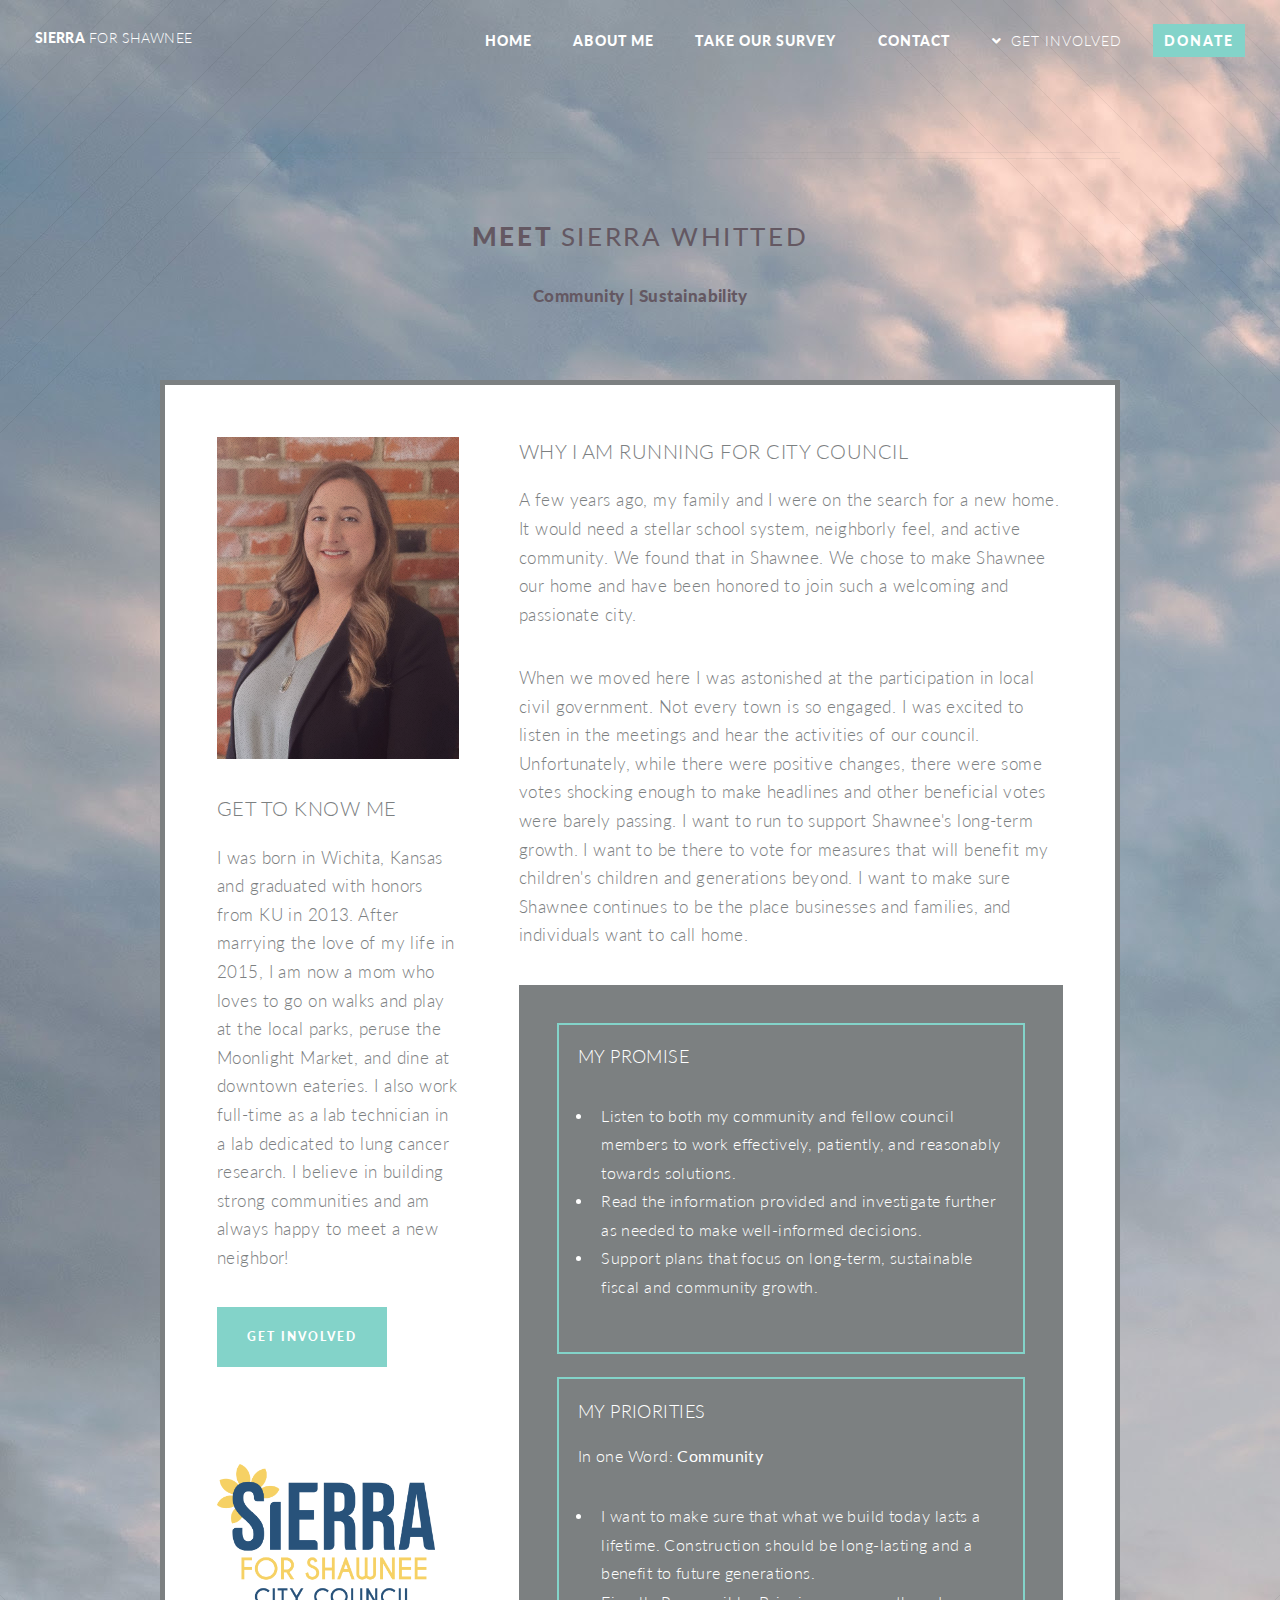
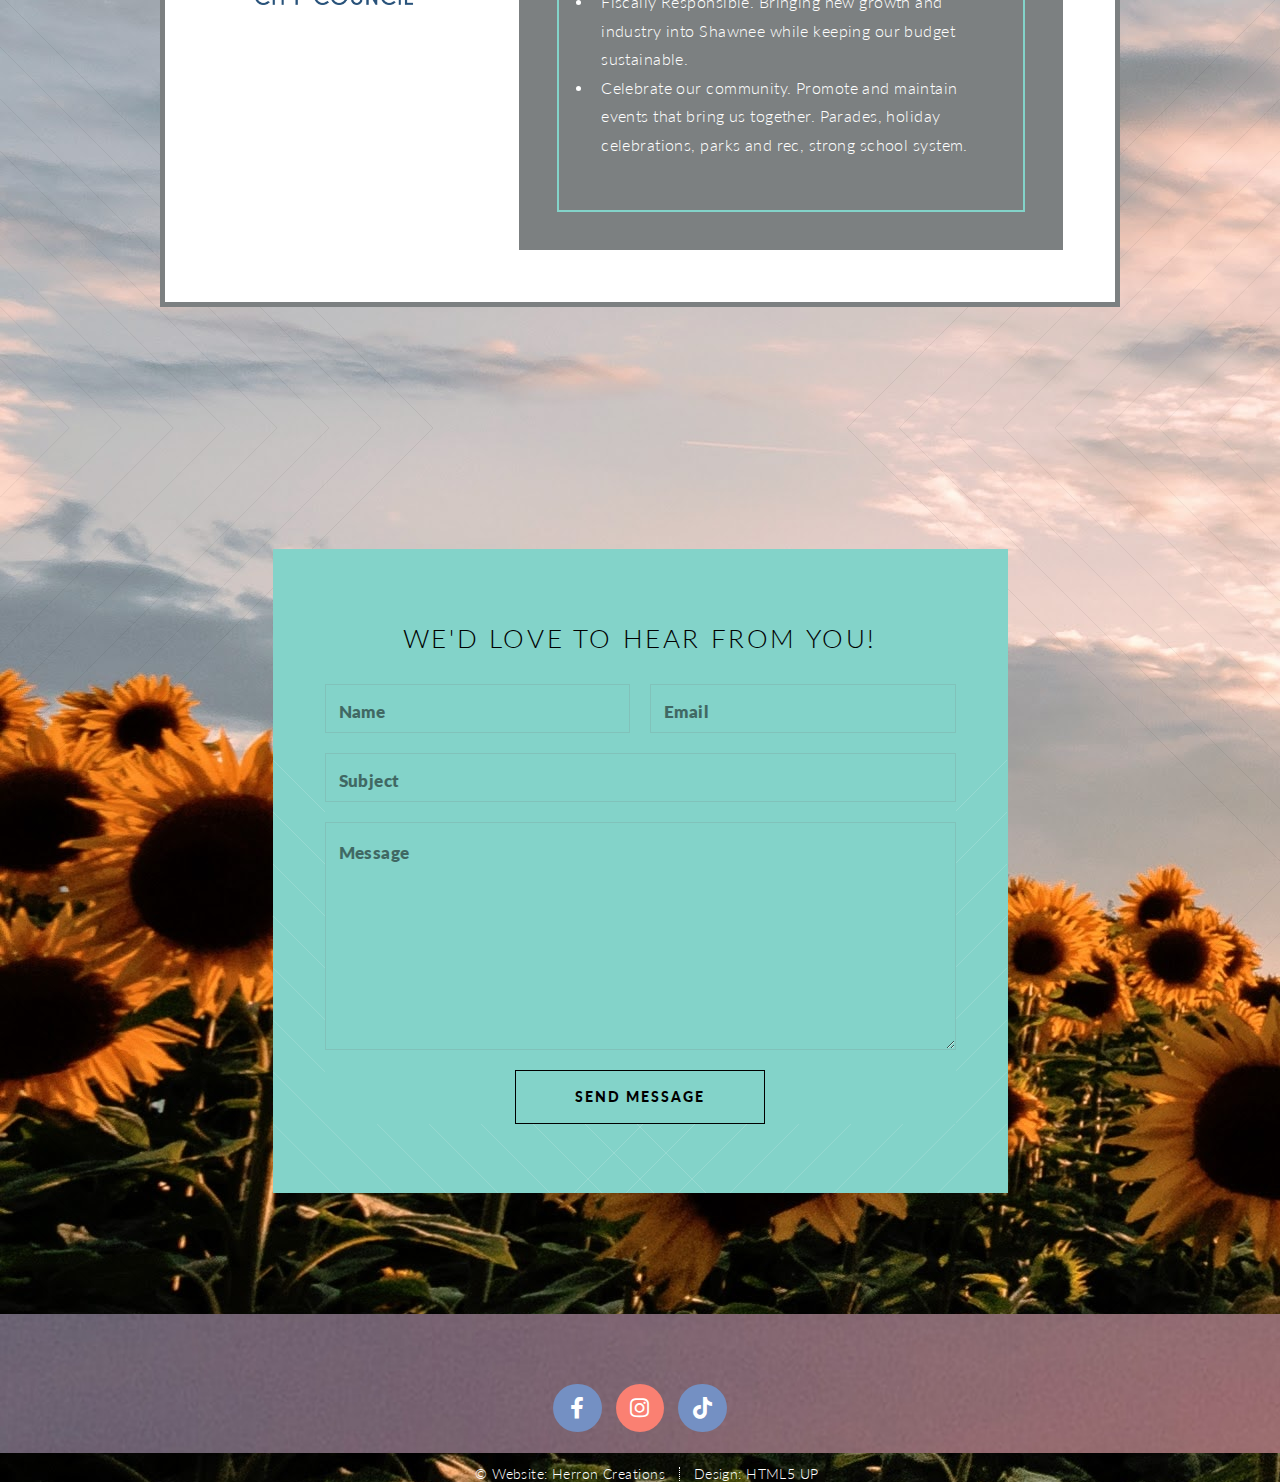
==== commit dea3b720: "Updated wording in Aboutme, added logo" ====
--- a/aboutme.html
+++ b/aboutme.html
@@ -31,7 +31,7 @@
 								<li><a href="https://secure.actblue.com/donate/sierraforshawnee" target="_blank">Donate</a></li>
 								<!-- <li><a href="no-sidebar.html">No Sidebar</a></li> -->
 								<li><a href="contact.html" target="_blank">Contact</a></li>
-								<li><a href="#votinginfo">Voting Info</a></li>
+								<li><a href="votinginfo.html">Voting Info</a></li>
 								<!-- <li class="submenu">
 									<a href="#">Submenu</a>
 									<ul>
@@ -68,14 +68,15 @@
 										<section>
 											<a href="#" class="image featured"><img src="images/sierraBrick.jpeg" alt="" /></a>
 											<header>
-												<h3><a href="aboutme.html">Learn about me</a></h3>
-											</header>
-											<p>I was born in Wichita, Kansas and graduated from KU in 2013. I am a mom who loves to go on walks and play at the local parks or walk the local trails with her family. I also work full-time as a lab technician in a lab dedicated to lung cancer research. I believe in building strong communities and am always happy to meet a new neighbor!</p>
+												<h3><a href="aboutme.html">Get To Know Me</a></h3>
+											</header>
+											<p>I was born in Wichita, Kansas and graduated with honors from KU in 2013. After marrying the love of my life in 2015, I am now a mom who loves to go on walks and play at the local parks, peruse the Moonlight Market, and dine at downtown eateries. I also work full-time as a lab technician in a lab dedicated to lung cancer research. I believe in building strong communities and am always happy to meet a new neighbor!</p>
 											<footer>
 												<ul class="buttons">
-													<li><a href="aboutme.html" class="button small primary">Learn More</a></li>
+													<li><a href="#getInvolved" class="button small primary">Get Involved</a></li>
 												</ul>
 											</footer>
+											<img src="images/Sierra_Logo_Alt.png" alt="Sierra logo" class="sierraLogo">
 										</section>
 										<!-- <section>
 											<header>
@@ -110,12 +111,24 @@
 										</section>
 									</div>
 									<div class="content mission">
+										<section class="upper">
+											<!-- <a href="#" class="image featured"><img src="images/sierraWood.jpeg" alt="" /></a> -->
+											<header>
+												<h3><a href="vision.html">My Promise</a></h3>
+											</header>
+											<p><ul>
+												<li>Listen to both my community and fellow council members to work effectively, patiently, and reasonably towards solutions.</li>
+												<li>Read the information provided and investigate further as needed to make well-informed decisions.
+												</li>
+												<li>Support plans that focus on long-term, sustainable fiscal and community growth.</li>
+											</ul></p>
+										</section>
 										<section>
-											<!-- <a href="#" class="image featured"><img src="images/sierraWood.jpeg" alt="" /></a> -->
-											<header>
-												<h3><a href="vision.html">My Mission</a></h3>
-											</header>
-											<p>In one Word: <strong>Community</strong><br><ul>
+											<header>
+												<h3><a href="vision.html">My Priorities</a></h3>
+											</header>
+											<p>In one Word: <strong>Community</strong><br>
+												<ul>
 												<li>I want to make sure that what we build today lasts a lifetime. Construction should be long-lasting and a benefit to future generations.</li>
 												<li>Fiscally Responsible. Bringing new growth and industry into Shawnee while keeping our budget sustainable.</li>
 												<li>Celebrate our community. Promote and maintain events that bring us together. Parades, holiday celebrations, parks and rec, strong school system.</li>
@@ -127,58 +140,7 @@
 						</div>
 					</section>
 
-					<!-- Two -->
-						<!-- <section class="wrapper style1 container special">
-							<div class="row">
-								<div class="col-4 col-12-narrower">
-
-									<section>
-										<header>
-											<h3>Top 3 issues: ONE</h3>
-										</header>
-										<p>Sed tristique purus vitae volutpat ultrices. Aliquam eu elit eget arcu commodo suscipit dolor nec nibh. Proin a ullamcorper elit, et sagittis turpis. Integer ut fermentum.</p>
-										<footer>
-											<ul class="buttons">
-												<li><a href="#" class="button small">Learn More</a></li>
-											</ul>
-										</footer>
-									</section>
-
-								</div>
-								<div class="col-4 col-12-narrower">
-
-									<section>
-										<header>
-											<h3>TWO</h3>
-										</header>
-										<p>Sed tristique purus vitae volutpat ultrices. Aliquam eu elit eget arcu commodo suscipit dolor nec nibh. Proin a ullamcorper elit, et sagittis turpis. Integer ut fermentum.</p>
-										<footer>
-											<ul class="buttons">
-												<li><a href="#" class="button small">Learn More</a></li>
-											</ul>
-										</footer>
-									</section>
-
-								</div>
-								<div class="col-4 col-12-narrower">
-
-									<section>
-										<header>
-											<h3>THREE</h3>
-										</header>
-										<p>Sed tristique purus vitae volutpat ultrices. Aliquam eu elit eget arcu commodo suscipit dolor nec nibh. Proin a ullamcorper elit, et sagittis turpis. Integer ut fermentum.</p>
-										<footer>
-											<ul class="buttons">
-												<li><a href="#" class="button small">Learn More</a></li>
-											</ul>
-										</footer>
-									</section>
-
-								</div>
-							</div>
-						</section>
-
-				</article> -->
+				</article> 
 				<article id="main"><!-- One -->
 					<section class="wrapper style2 special container medium tagalongcontact">
 
@@ -222,7 +184,7 @@
 					<li><a href="https://www.facebook.com/SierraforShawnee/" class="icon brands circle fa-facebook-f"><span class="label">Facebook</span></a></li>
 					<!-- <li><a href="#" class="icon brands circle fa-twitter"><span class="label">Twitter</span></a></li> -->
 					<li><a href="https://www.instagram.com/sierraforshawnee/?igshid=ZDdkNTZiNTM%3D" class="icon brands circle fa-instagram"><span class="label">Instagram</span></a></li>
-					<li><a href="#" class="icon brands circle fa-tiktok"><span class="label">TikTok</span></a></li>
+					<li><a href="https://www.tiktok.com/@sierraforshawnee" class="icon brands circle fa-tiktok"><span class="label">TikTok</span></a></li>
 					<!-- <li><a href="#" class="icon brands circle fa-reddit"><span class="label">Reddit</span></a></li> -->
 				</ul>
 
--- a/assets/css/main.css
+++ b/assets/css/main.css
@@ -1940,7 +1940,7 @@
 				color: #fff;
 			}
 
-				.icon.circle.fa-twitter:hover, .icon.circle.fa-tiktok:hover {
+				.icon.circle.fa-twitter:hover, .icon.circle.fa-instagram:hover {
 					background: lightsalmon;
 				}
 
@@ -1949,7 +1949,7 @@
 				color: #fff;
 			}
 
-				.icon.circle.fa-facebook-f:hover, .icon.circle.fa-instagram:hover, .icon.circle.fa-reddit:hover {
+				.icon.circle.fa-facebook-f:hover, .icon.circle.fa-tiktok:hover, .icon.circle.fa-reddit:hover {
 					background: #829bc9;
 				}
 
@@ -2942,6 +2942,9 @@
 						border-top: 0;
 						padding-top: 0;
 					}
+					.sierraLogo{
+						display: none;
+					}
 
 			body.index #main {
 				padding-top: 4.5em;
@@ -3366,9 +3369,21 @@
 	font-weight: 900;
 }
 .mission{
-	padding: 3%;
+	padding: 7%;
+	font-size: .9em;
 	background-color: #7c8081;
 	color: white;
+}
+.mission section{
+	border: 2px solid #83d3c9;
+	padding: 4%;
+}
+.mission section.upper{
+	margin-bottom: 5%;
+}
+.sierraLogo{
+	width: 90%;
+	margin-top: 40%;
 }
 .secondInCommand{
 	border: 5px solid #7c8081;
@@ -3487,4 +3502,7 @@
 }
 .newsletter{
 	font-weight: 300;
+}
+#header{
+	height: 60px;
 }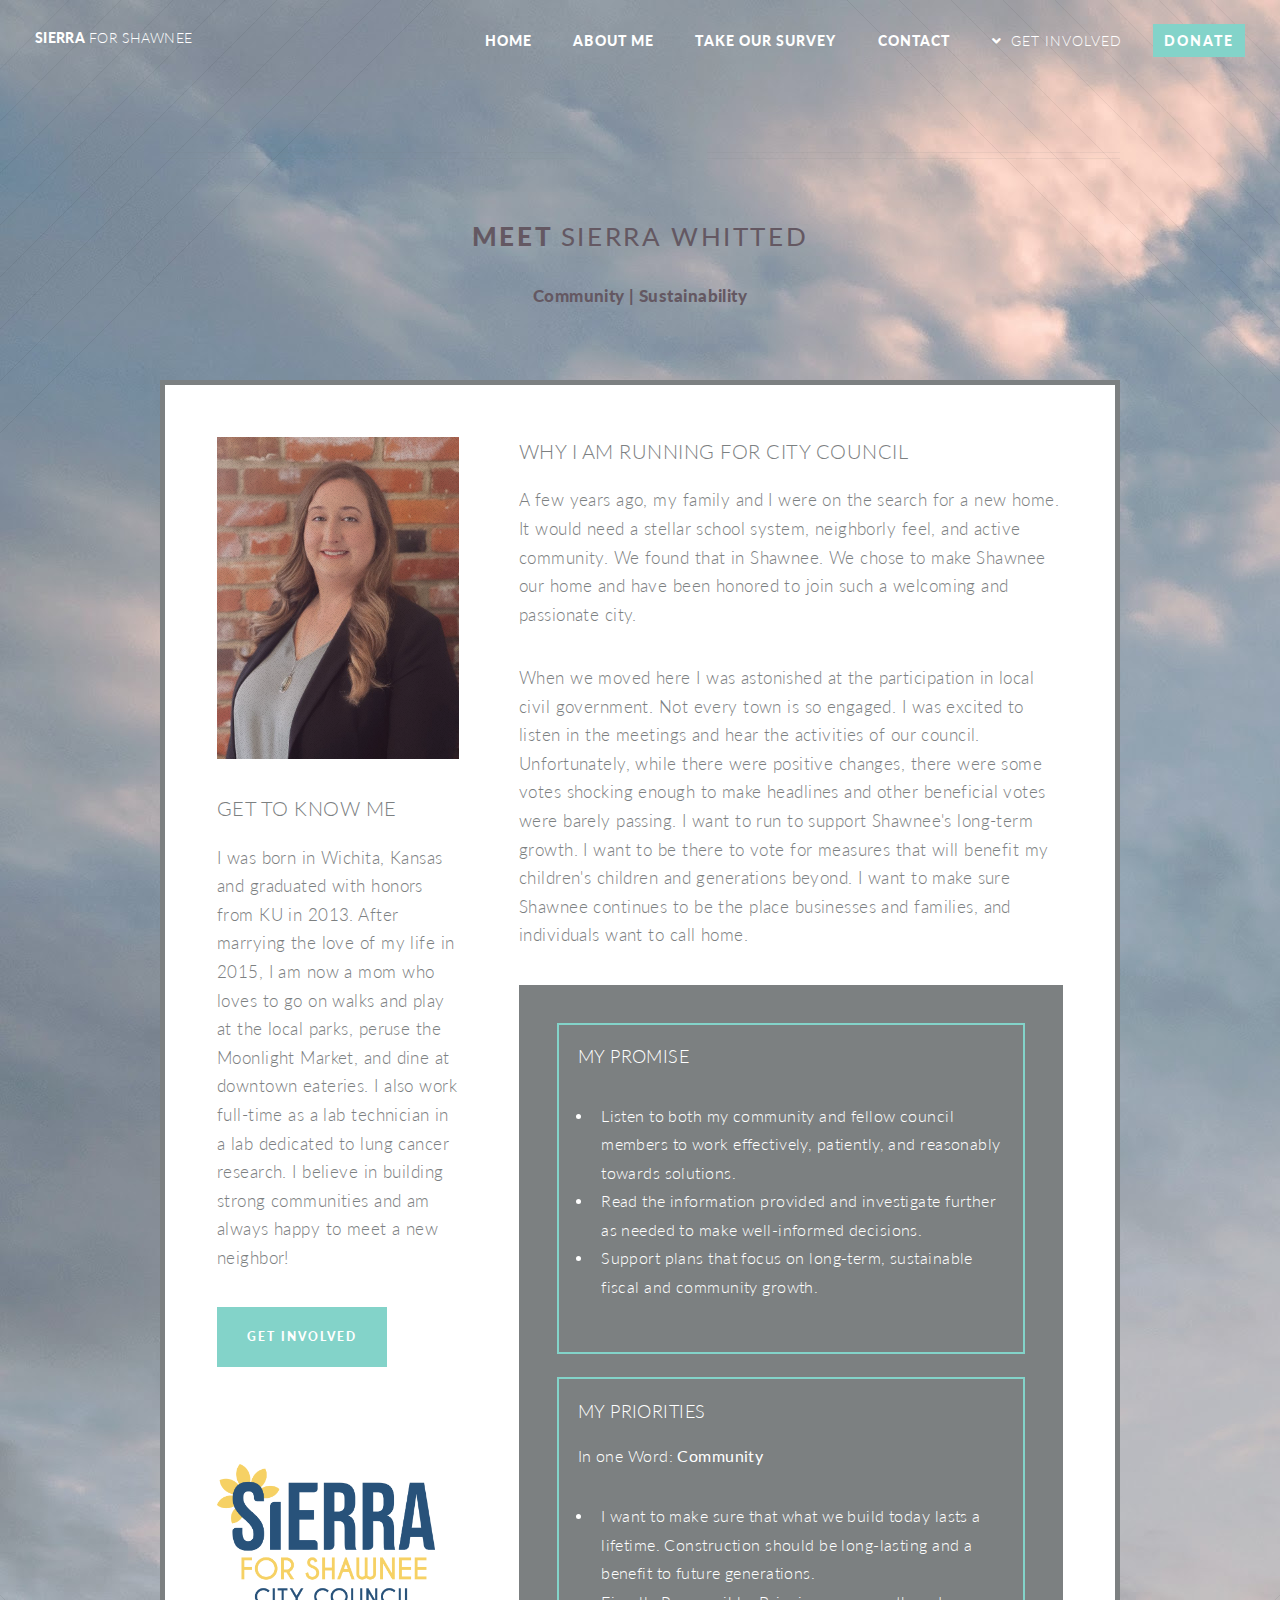
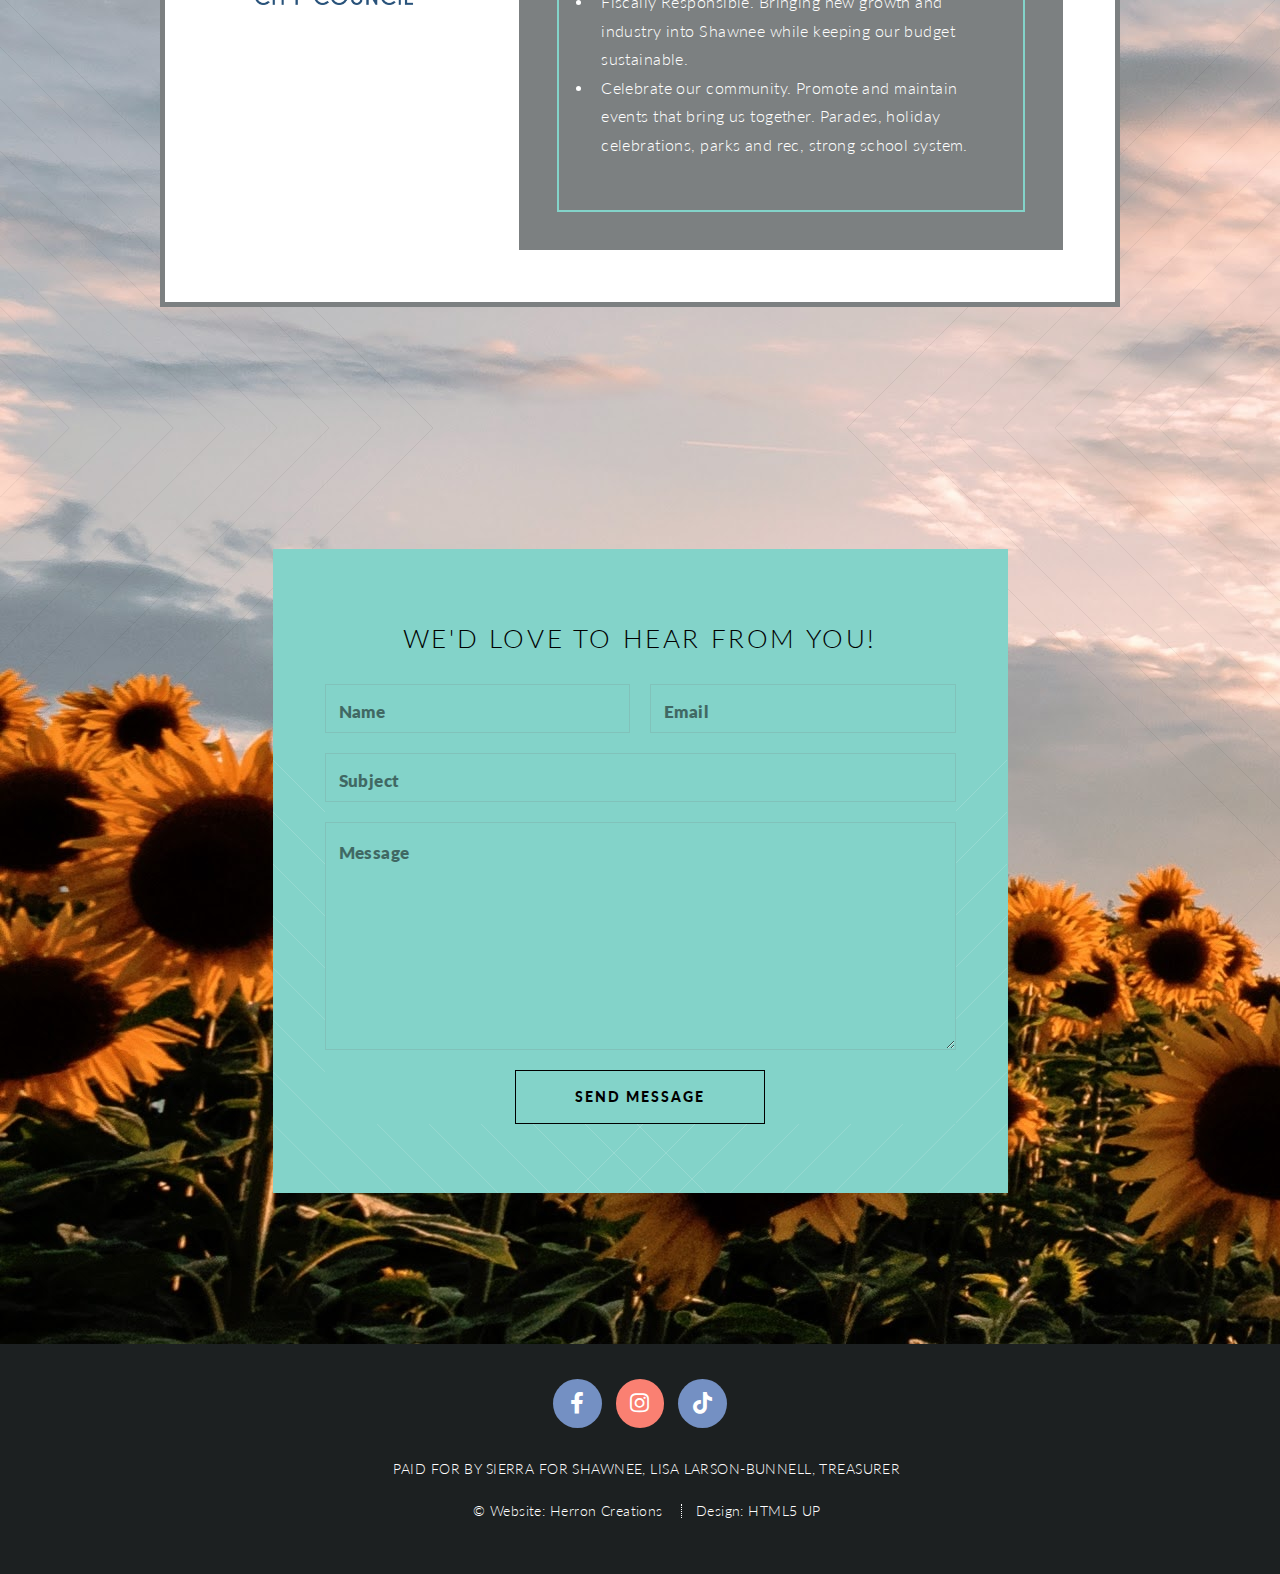
==== commit fe92ebd8: "Fixed footer responsiveness, direct links" ====
--- a/aboutme.html
+++ b/aboutme.html
@@ -20,17 +20,17 @@
 				<h1 id="logo"><a href="index.html">Sierra <span>for Shawnee</span></a></h1>
 				<nav id="nav">
 					<ul>
-						<li class="current"><a href="index.html" target="_blank">Home</a></li>
-						<li class="current"><a href="aboutme.html" target="_blank">About Me</a></li>
-						<li class="current"><a href="survey.html" target="_blank">Take Our Survey</a></li>
-						<li class="current"><a href="contact.html" target="_blank">Contact</a></li>
+						<li class="current"><a href="index.html"  >Home</a></li>
+						<li class="current"><a href="aboutme.html"  >About Me</a></li>
+						<li class="current"><a href="survey.html"  >Take Our Survey</a></li>
+						<li class="current"><a href="contact.html"  >Contact</a></li>
 						<li class="submenu">
 							<a href="#">Get Involved</a>
 							<ul>
-								<li><a href="contact.html" target="_blank">Volunteer</a></li>
-								<li><a href="https://secure.actblue.com/donate/sierraforshawnee" target="_blank">Donate</a></li>
+								<li><a href="volunteer.html"  >Volunteer</a></li>
+								<li><a href="https://secure.actblue.com/donate/sierraforshawnee"  >Donate</a></li>
 								<!-- <li><a href="no-sidebar.html">No Sidebar</a></li> -->
-								<li><a href="contact.html" target="_blank">Contact</a></li>
+								<li><a href="contact.html"  >Contact</a></li>
 								<li><a href="votinginfo.html">Voting Info</a></li>
 								<!-- <li class="submenu">
 									<a href="#">Submenu</a>
@@ -44,12 +44,13 @@
 								</li> -->
 							</ul>
 						</li>
-						<li><a href="https://secure.actblue.com/donate/sierraforshawnee" target="_blank" class="button primary">DONATE</a></li>
+						<li><a href="https://secure.actblue.com/donate/sierraforshawnee"   class="button primary">DONATE</a></li>
 					</ul>
 				</nav>
 			</header>
 
 			<!-- Main -->
+			<div class="wrapt">
 				<article id="main">
 
 					<header class="special container">
@@ -174,9 +175,9 @@
 							</div>
 
 					</section>
-
-			</article>
-
+				</article>
+			</div>
+		
 			<!-- Footer -->
 			<footer id="footer">
 
@@ -187,9 +188,12 @@
 					<li><a href="https://www.tiktok.com/@sierraforshawnee" class="icon brands circle fa-tiktok"><span class="label">TikTok</span></a></li>
 					<!-- <li><a href="#" class="icon brands circle fa-reddit"><span class="label">Reddit</span></a></li> -->
 				</ul>
-
 				<ul class="copyright">
-					<li>&copy; Website: <a href="https://alexherron.netlify.app/" target="_blank">Herron Creations</a></li><li>Design: <a href="http://html5up.net">HTML5 UP</a></li>
+					<li>PAID FOR BY SIERRA FOR SHAWNEE, LISA LARSON-BUNNELL, TREASURER</li>
+				</ul>
+				<ul class="copyright">
+					<li>&copy; Website: <a href="https://alexherron.netlify.app/"  >Herron Creations</a></li>
+					<li>Design: <a href="http://html5up.net">HTML5 UP</a></li>
 				</ul>
 
 			</footer>
--- a/assets/css/main.css
+++ b/assets/css/main.css
@@ -2959,7 +2959,12 @@
 		/* Footer */
 
 			#footer {
-				padding: 4em 1.5em;
+				padding: 2em 1.5em 20em 1.5em;
+    			height: 80px;
+    			width: 100%;
+			}
+			.wrapt{
+				margin-bottom: 80px;
 			}
 
 		/* Nav */
@@ -3345,9 +3350,7 @@
 	}
 
 /* Additions */
-.aboutme{
-	background-image: url("../../images/sunflowers.jpg");
-}
+
 .meetSierra{
 	font-weight: 900;
 	color:#645862;
@@ -3387,11 +3390,6 @@
 }
 .secondInCommand{
 	border: 5px solid #7c8081;
-}
-#footer{
-	background-image: url("../../images/moreflowers.jpg");
-	color: white;
-	height: 15vh;
 }
 .logo {
 	width: 35vw;
@@ -3494,7 +3492,7 @@
 	padding-top: 100%; 
 	/* 1:1 Aspect Ratio */
 }
-.voteHeader{
+.voteHeader, .aboutme{
 	background-image: url("../../images/sunflowers.jpg");
 }
 .vote{
@@ -3505,4 +3503,17 @@
 }
 #header{
 	height: 60px;
+}
+#footer {
+	position: static;
+	width: 100%;
+	padding: 2em 0 5em 0;
+	height: 230px;
+	min-height: 230px;
+	background-color: #1c2021;
+	color:white;
+}
+.wrapt{
+	padding-bottom: 30px;
+	min-height: 100vh;
 }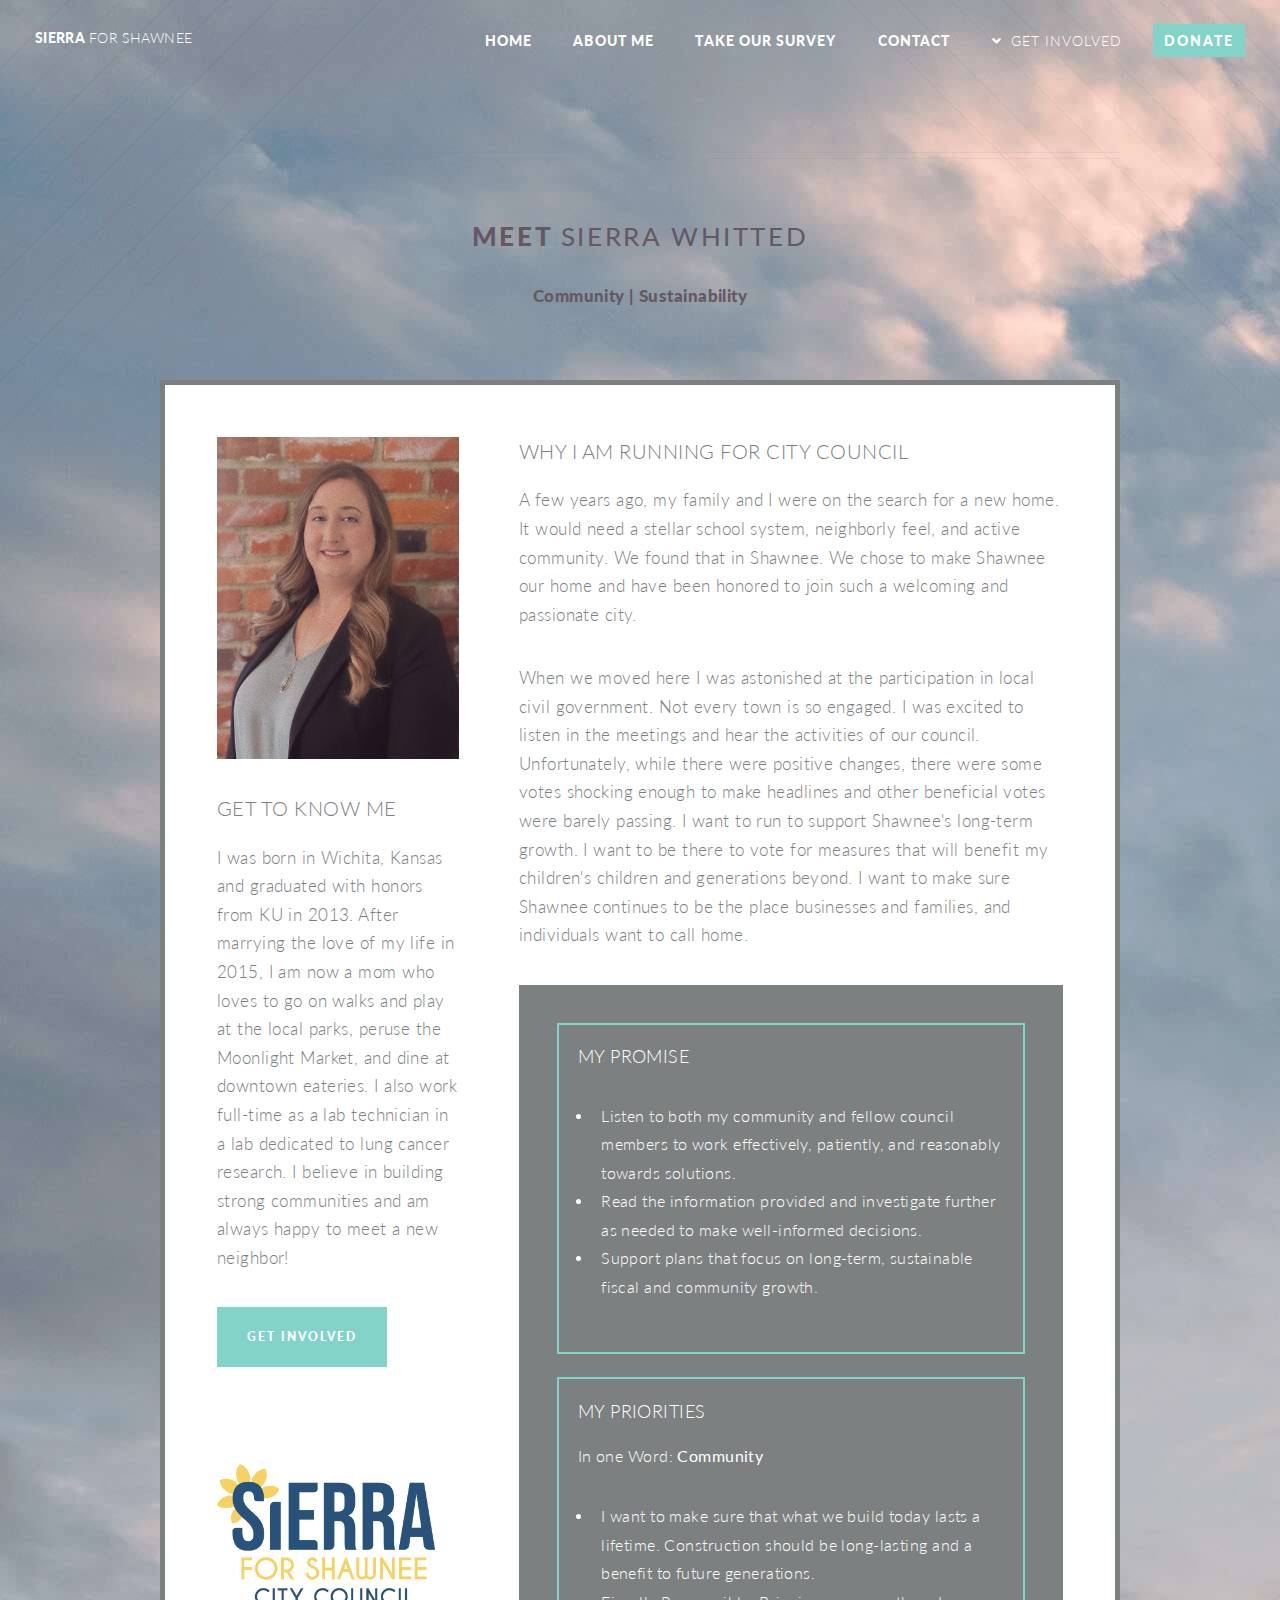
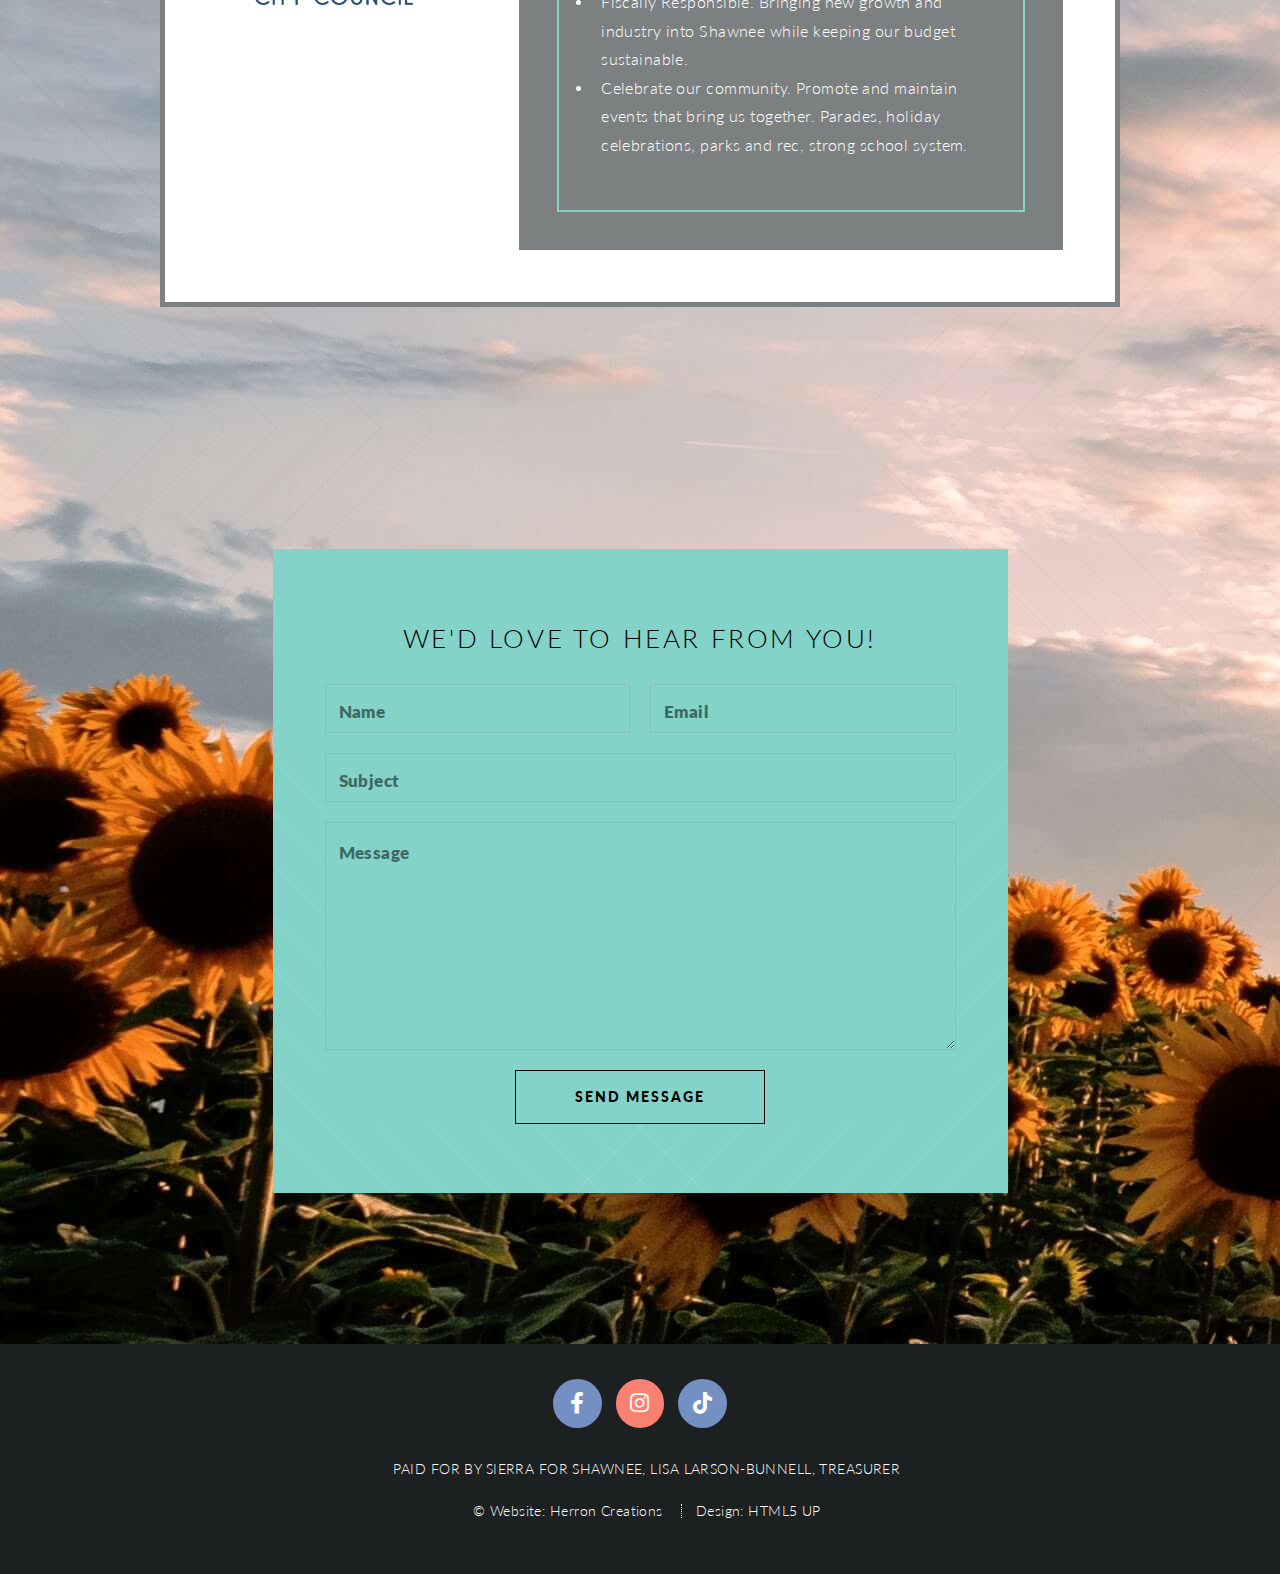
==== commit 785c3789: "Compressed images for speed" ====
--- a/aboutme.html
+++ b/aboutme.html
@@ -67,7 +67,7 @@
 								<!-- Sidebar -->
 									<div class="sidebar">
 										<section>
-											<a href="#" class="image featured"><img src="images/sierraBrick.jpeg" alt="" /></a>
+											<a href="#" class="image featured"><img src="images/sierraBrick - Copy.jpeg" alt="" /></a>
 											<header>
 												<h3><a href="aboutme.html">Get To Know Me</a></h3>
 											</header>
@@ -77,7 +77,7 @@
 													<li><a href="#getInvolved" class="button small primary">Get Involved</a></li>
 												</ul>
 											</footer>
-											<img src="images/Sierra_Logo_Alt.png" alt="Sierra logo" class="sierraLogo">
+											<img src="images/Sierra_Logo_Alt - Copy.png" alt="Sierra logo" class="sierraLogo">
 										</section>
 										<!-- <section>
 											<header>
--- a/assets/css/main.css
+++ b/assets/css/main.css
@@ -2528,7 +2528,7 @@
 	#banner {
 		background-attachment: scroll, scroll, scroll, fixed;
 		background-color: #645862;
-		background-image: url("images/light-bl.svg"), url("images/light-br.svg"), url("images/overlay.png"), url("../../images/sunflowers.jpg");
+		background-image: url("images/light-bl.svg"), url("images/light-br.svg"), url("images/overlay.png"), url("../../images/sunflowers - Copy.jpg");
 		background-position: bottom left, bottom right, top left, top center;
 		background-repeat: no-repeat, no-repeat, repeat, no-repeat;
 		background-size: 25em, 25em, auto, cover;
@@ -2626,7 +2626,7 @@
 	#cta {
 		background-attachment: scroll, scroll, scroll, fixed;
 		background-color: #645862;
-		background-image: url("images/light-tl.svg"), url("images/light-tr.svg"), url("images/overlay.png"), url("../../images/moreflowers.jpg");
+		background-image: url("images/light-tl.svg"), url("images/light-tr.svg"), url("images/overlay.png"), url("../../images/moreflowers - Copy.jpg");
 		background-position: top left, top right, top left, bottom center;
 		background-repeat: no-repeat, no-repeat, repeat, no-repeat;
 		background-size: 25em, 25em, auto, cover;
@@ -3493,7 +3493,7 @@
 	/* 1:1 Aspect Ratio */
 }
 .voteHeader, .aboutme{
-	background-image: url("../../images/sunflowers.jpg");
+	background-image: url("../../images/sunflowers - Copy.jpg");
 }
 .vote{
 	color: white;
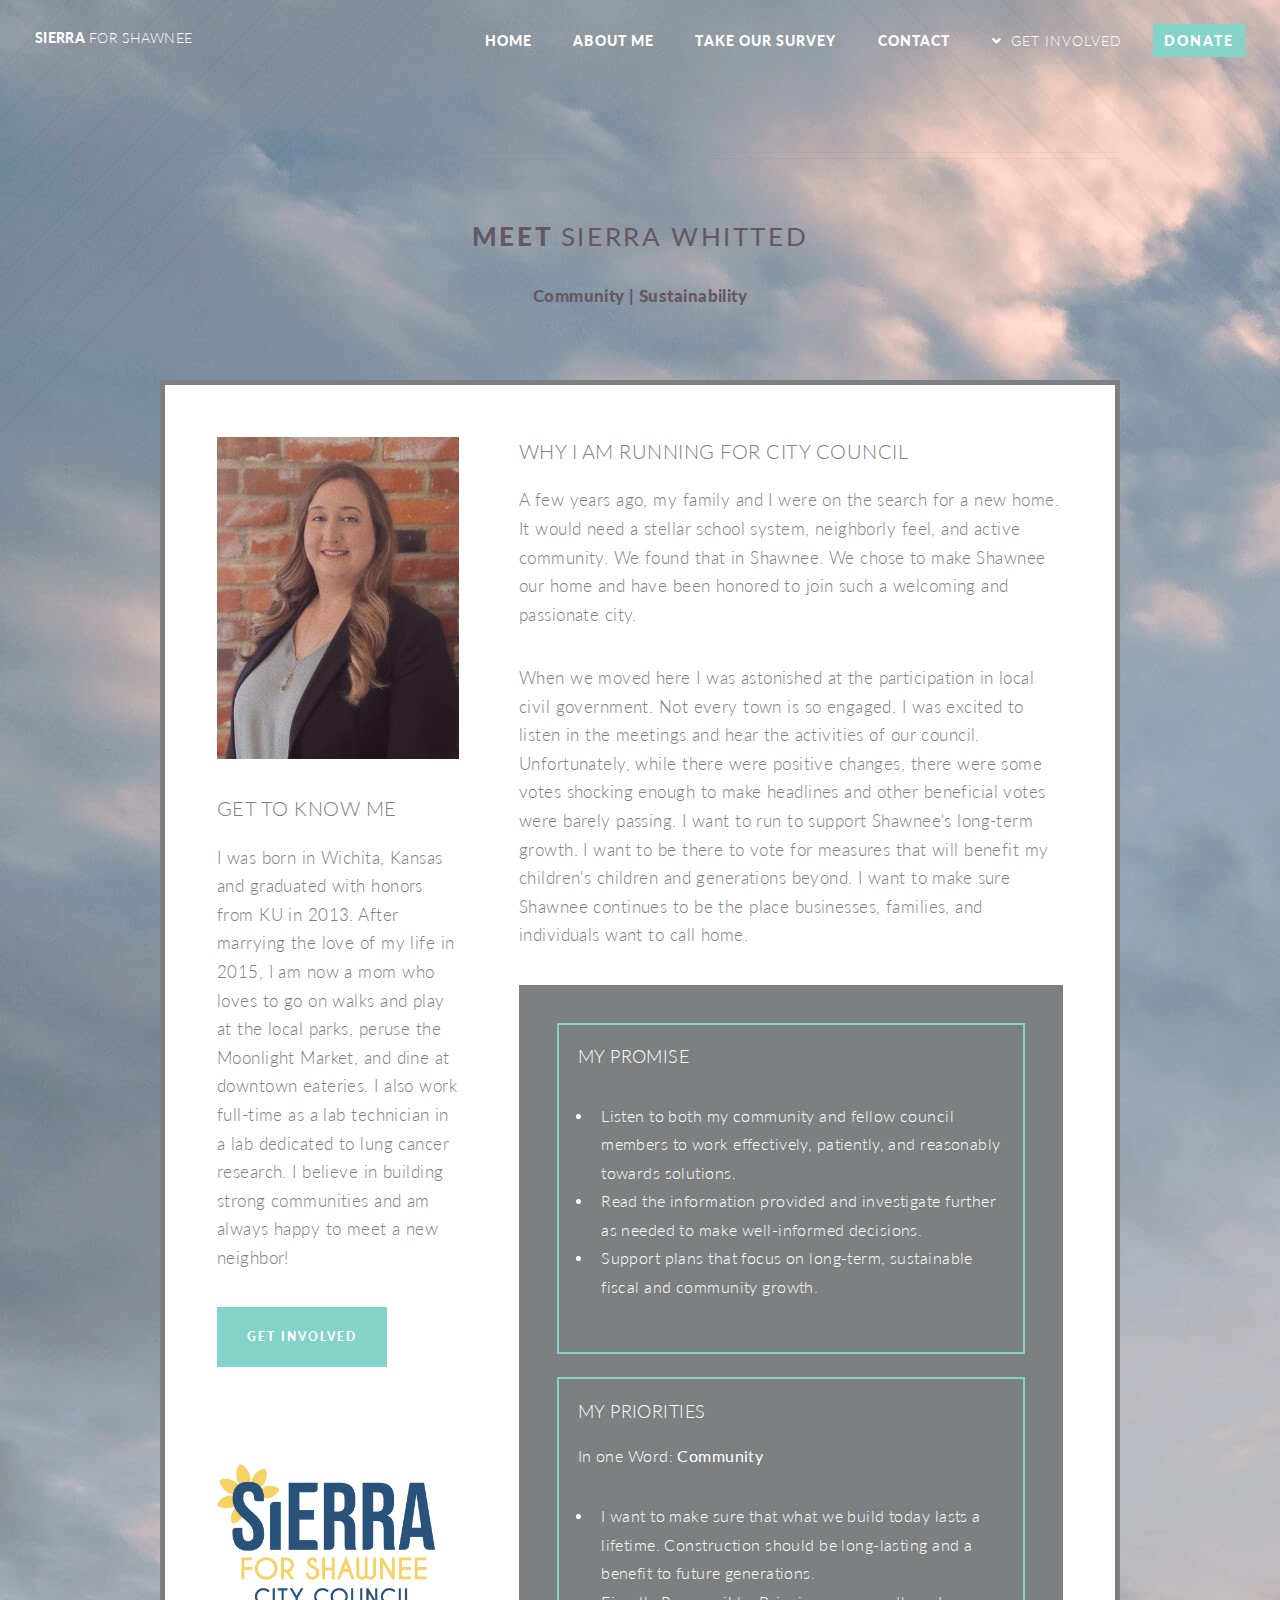
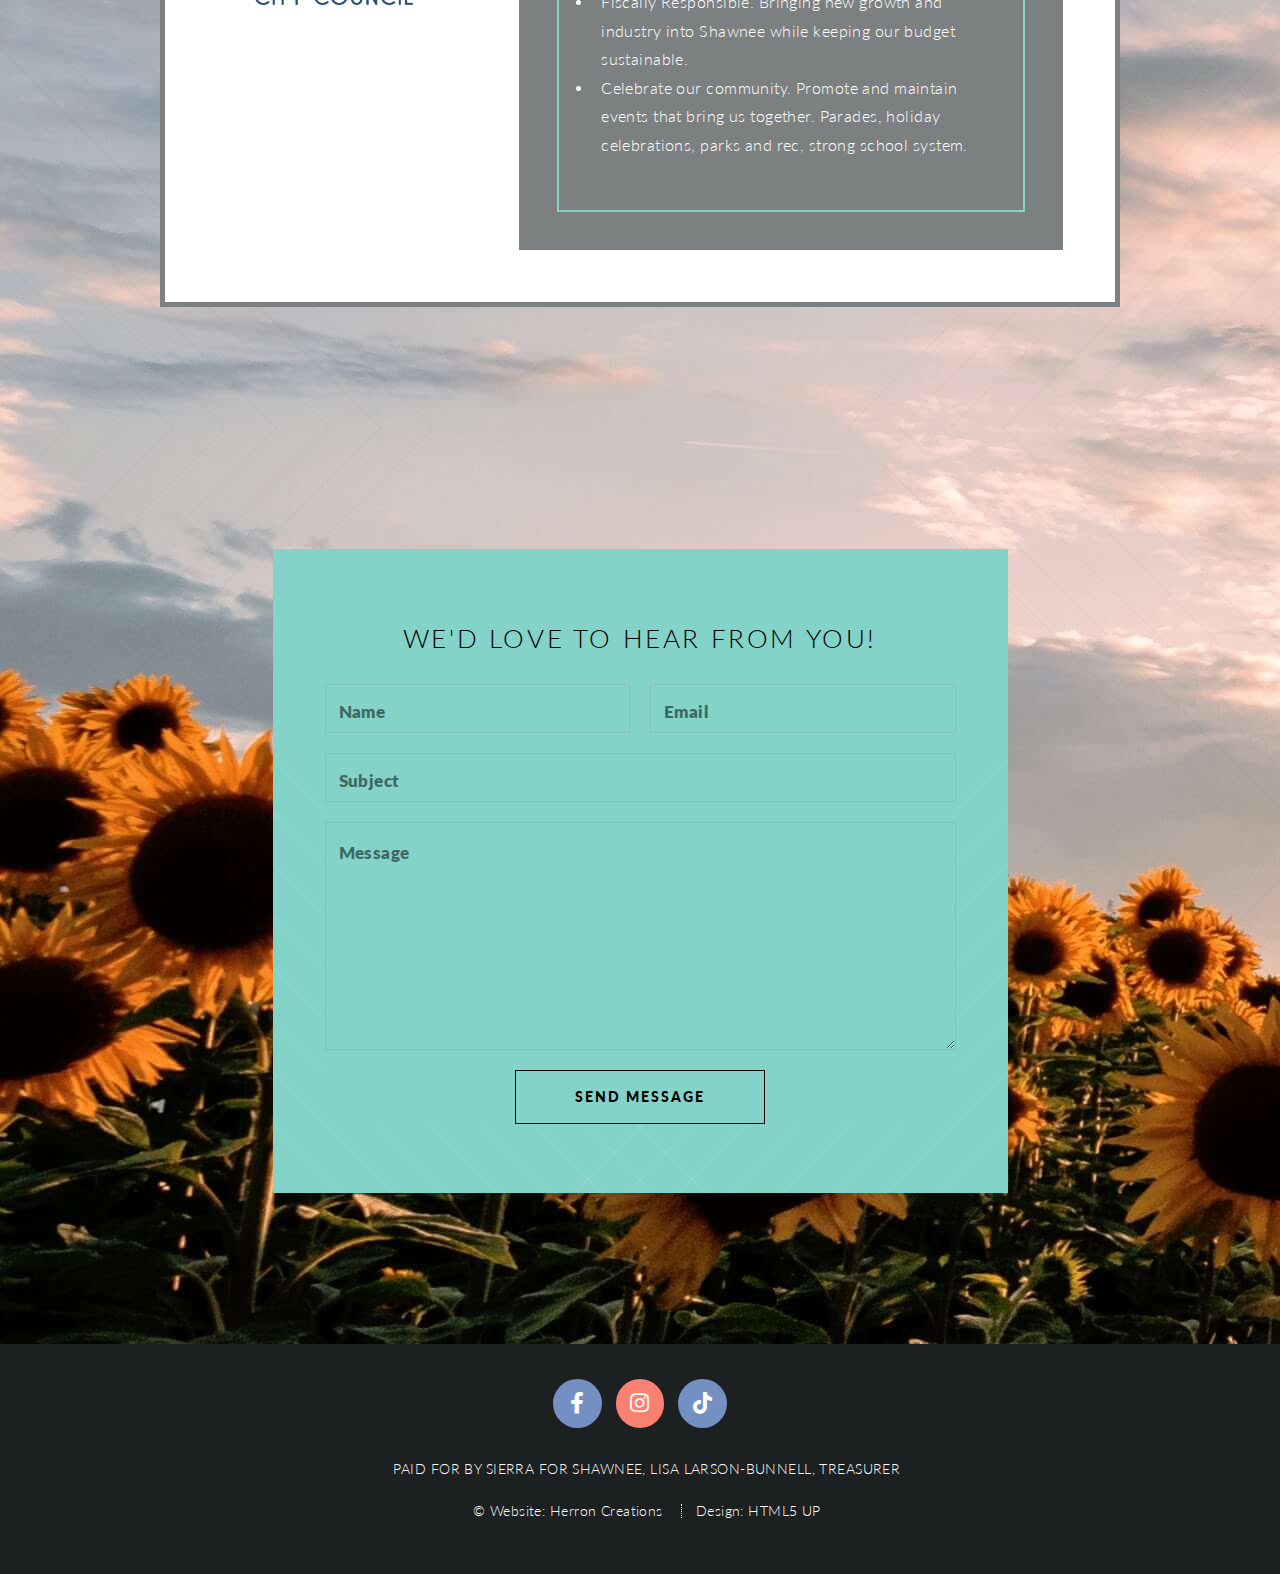
==== commit 77b6c517: "Fixed typo" ====
--- a/aboutme.html
+++ b/aboutme.html
@@ -107,7 +107,7 @@
 											<p>A few years ago, my family and I were on the search for a new home. It would need a stellar school system, neighborly feel, and active community. We found that in Shawnee. We chose to make Shawnee our home and have been honored to join such a welcoming and passionate city.</p>
 
 												<p>When we moved here I was astonished at the participation in local civil government. Not every town is so engaged. I was excited to listen in the meetings and hear the activities of our council. Unfortunately, while there were positive changes, there were some votes shocking enough to make headlines and other beneficial votes were barely passing. I want to run to support Shawnee's long-term growth. I want to be there to vote for measures that will benefit my children's children and generations beyond.
-												I want to make sure Shawnee continues to be the place businesses and families, and individuals want to call home.  
+												I want to make sure Shawnee continues to be the place businesses, families, and individuals want to call home.  
 												</p>
 										</section>
 									</div>
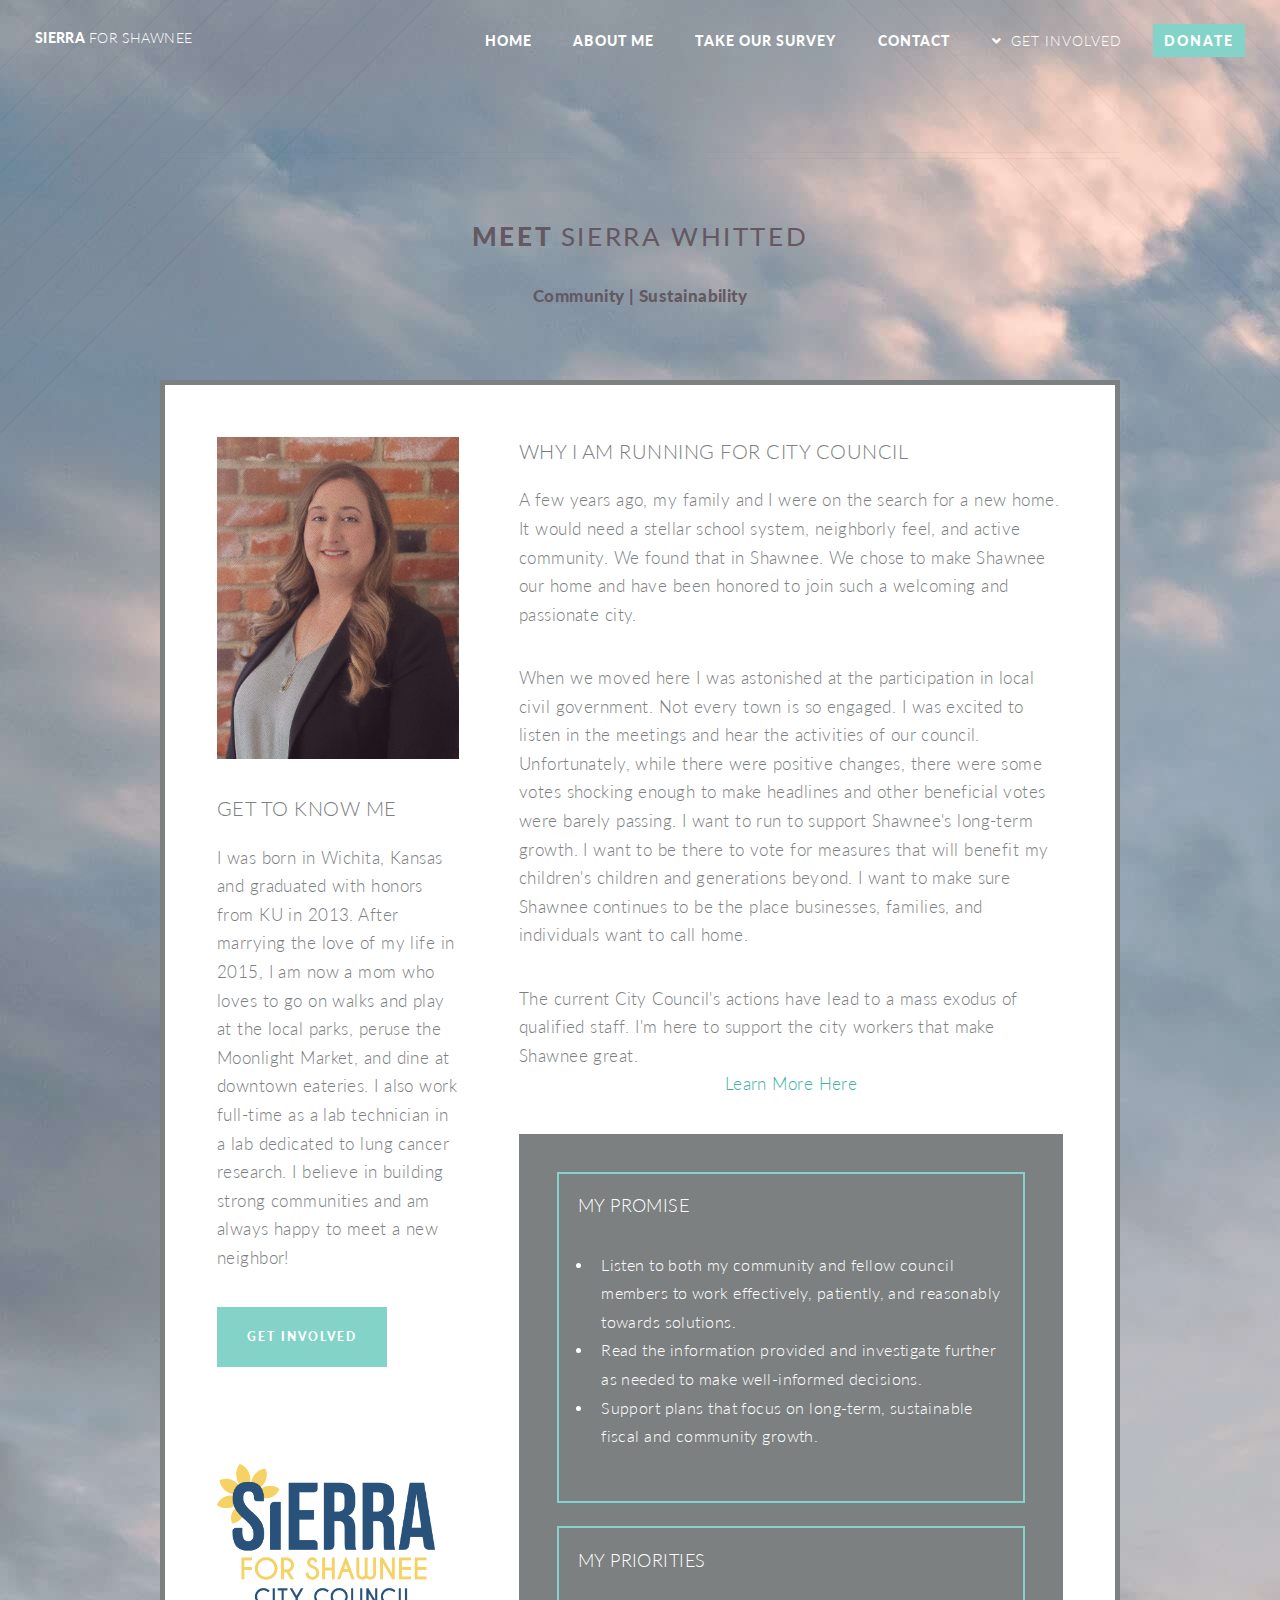
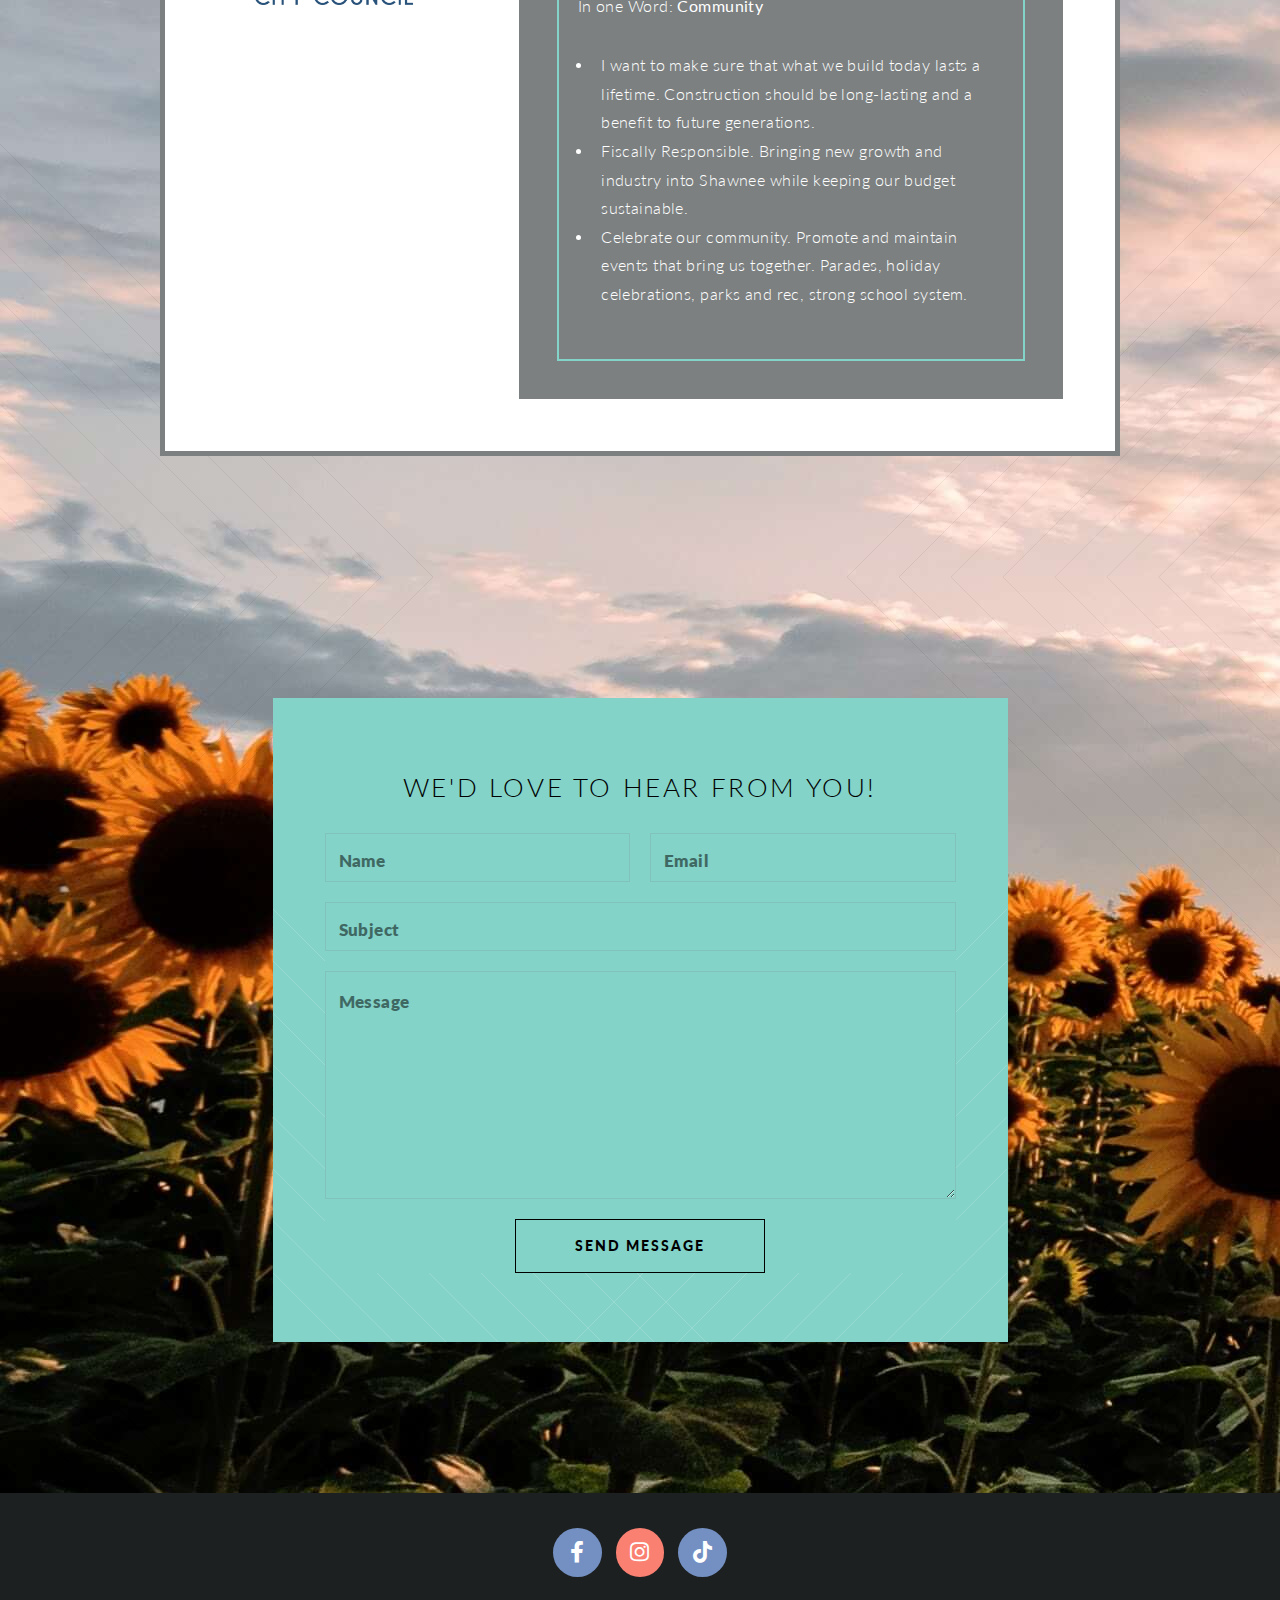
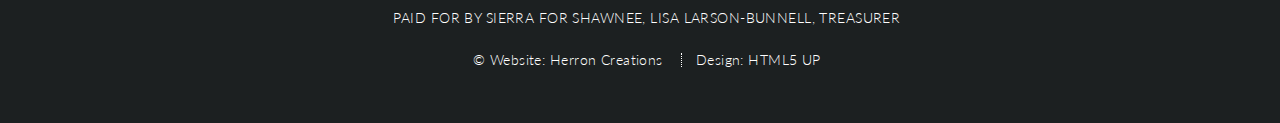
==== commit 9f2a9953: "Added news link to AboutMe page" ====
--- a/aboutme.html
+++ b/aboutme.html
@@ -109,6 +109,7 @@
 												<p>When we moved here I was astonished at the participation in local civil government. Not every town is so engaged. I was excited to listen in the meetings and hear the activities of our council. Unfortunately, while there were positive changes, there were some votes shocking enough to make headlines and other beneficial votes were barely passing. I want to run to support Shawnee's long-term growth. I want to be there to vote for measures that will benefit my children's children and generations beyond.
 												I want to make sure Shawnee continues to be the place businesses, families, and individuals want to call home.  
 												</p>
+												<p>The current City Council's actions have lead to a mass exodus of qualified staff. I'm here to support the city workers that make Shawnee great. <a href="https://shawneemissionpost.com/2023/05/26/shawnee-staffing-crisis-202574/?fbclid=IwAR138Vj_192-T08m576WYrbkf8r23IqvIrN4XmxgJaYLSHvB7q1Hb5z3X7Y" class="getThis">Learn More Here</a></p>
 										</section>
 									</div>
 									<div class="content mission">
--- a/assets/css/main.css
+++ b/assets/css/main.css
@@ -2835,7 +2835,10 @@
 	}
 
 	@media screen and (max-width: 840px) {
-
+		.upper.blurb{
+			padding: 2%;
+			padding-bottom: 1%;
+		}
 		/* Basic */
 
 			html, body {
@@ -3516,4 +3519,31 @@
 .wrapt{
 	padding-bottom: 30px;
 	min-height: 100vh;
-}+}
+.getThis{
+	background-color: white;
+	display: flex;
+	flex-direction: row;
+	justify-content: center;
+}
+.blurb{
+	padding: 1%;
+	font-size: 0.7em;
+	width: 70%;
+	line-height: 3vh;
+	margin: auto;
+}
+.blurb footer{
+	display: flex;
+	flex-direction: row;
+	justify-content: center;
+}
+.blurb section p{
+	margin-bottom: 2%;
+}
+.getThis:hover{
+	background-color: white;
+}
+.spaceIt{
+	margin-top: 5%;
+}
